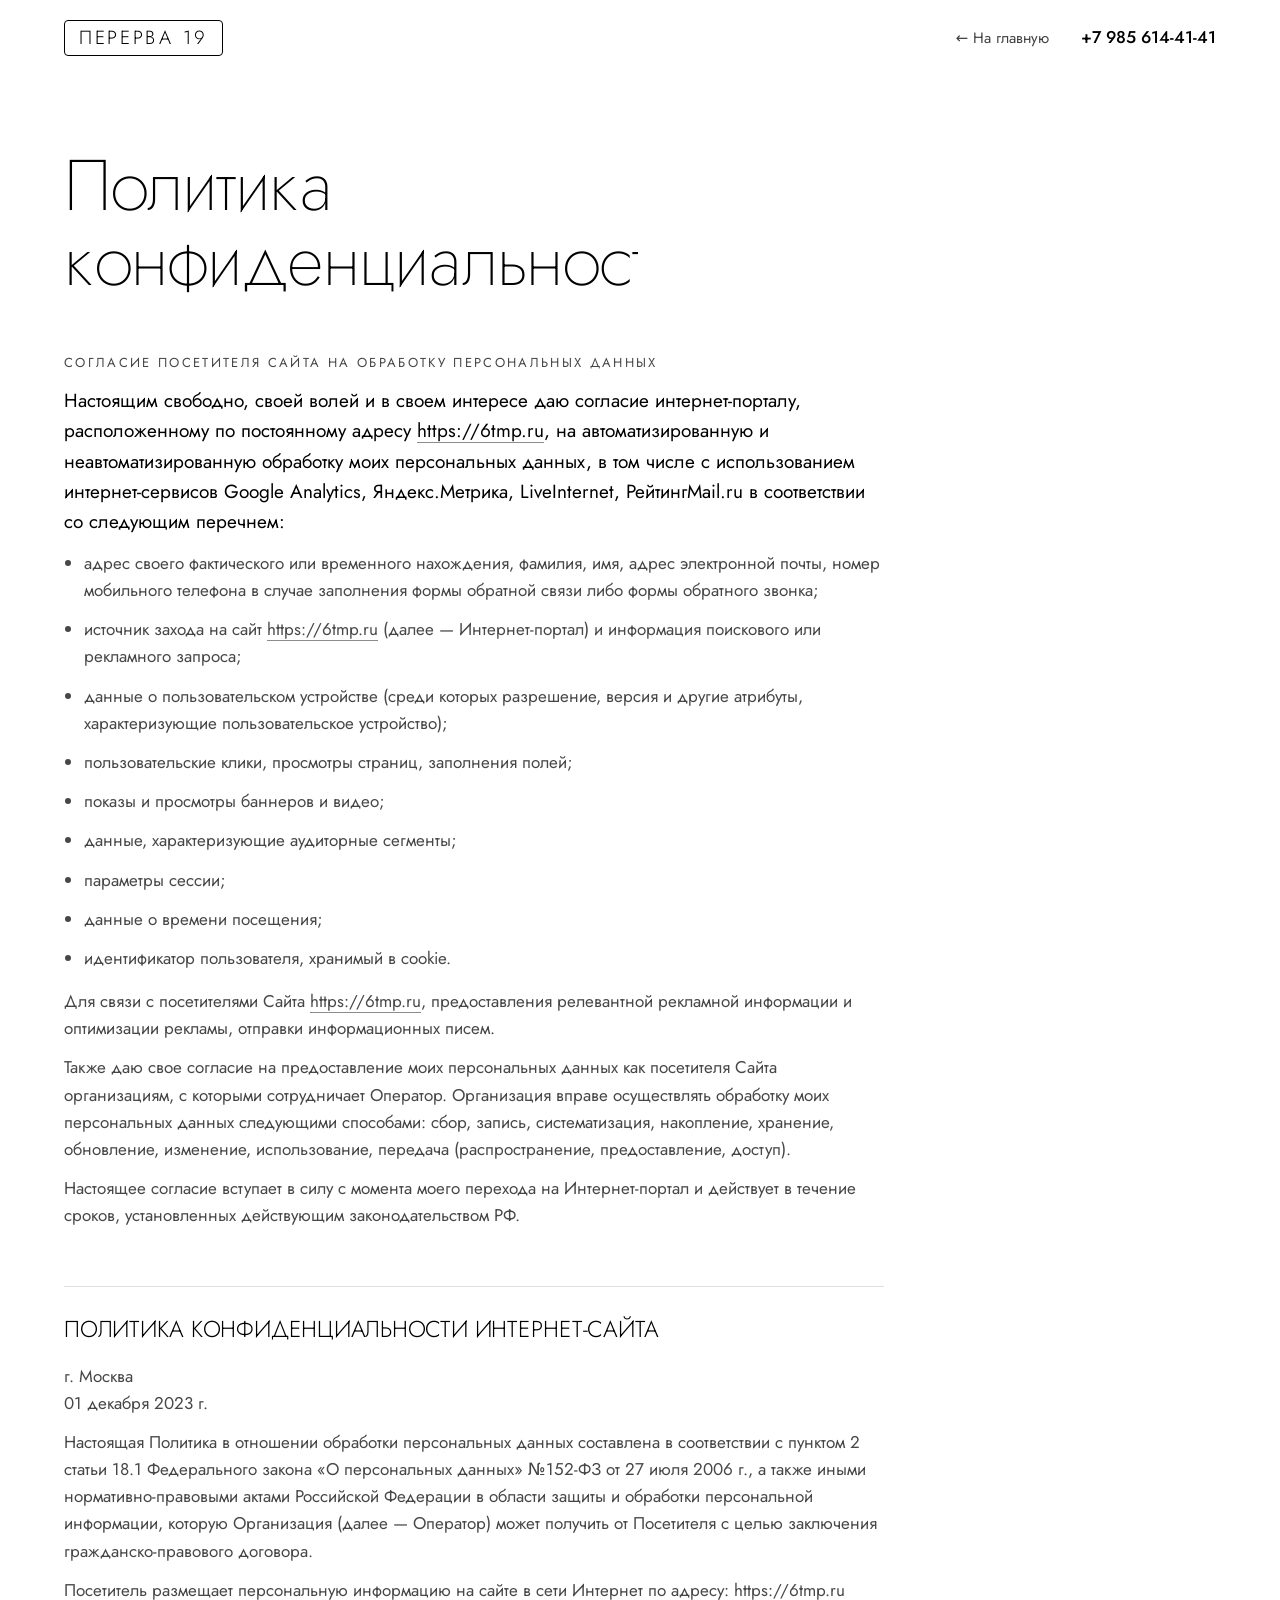
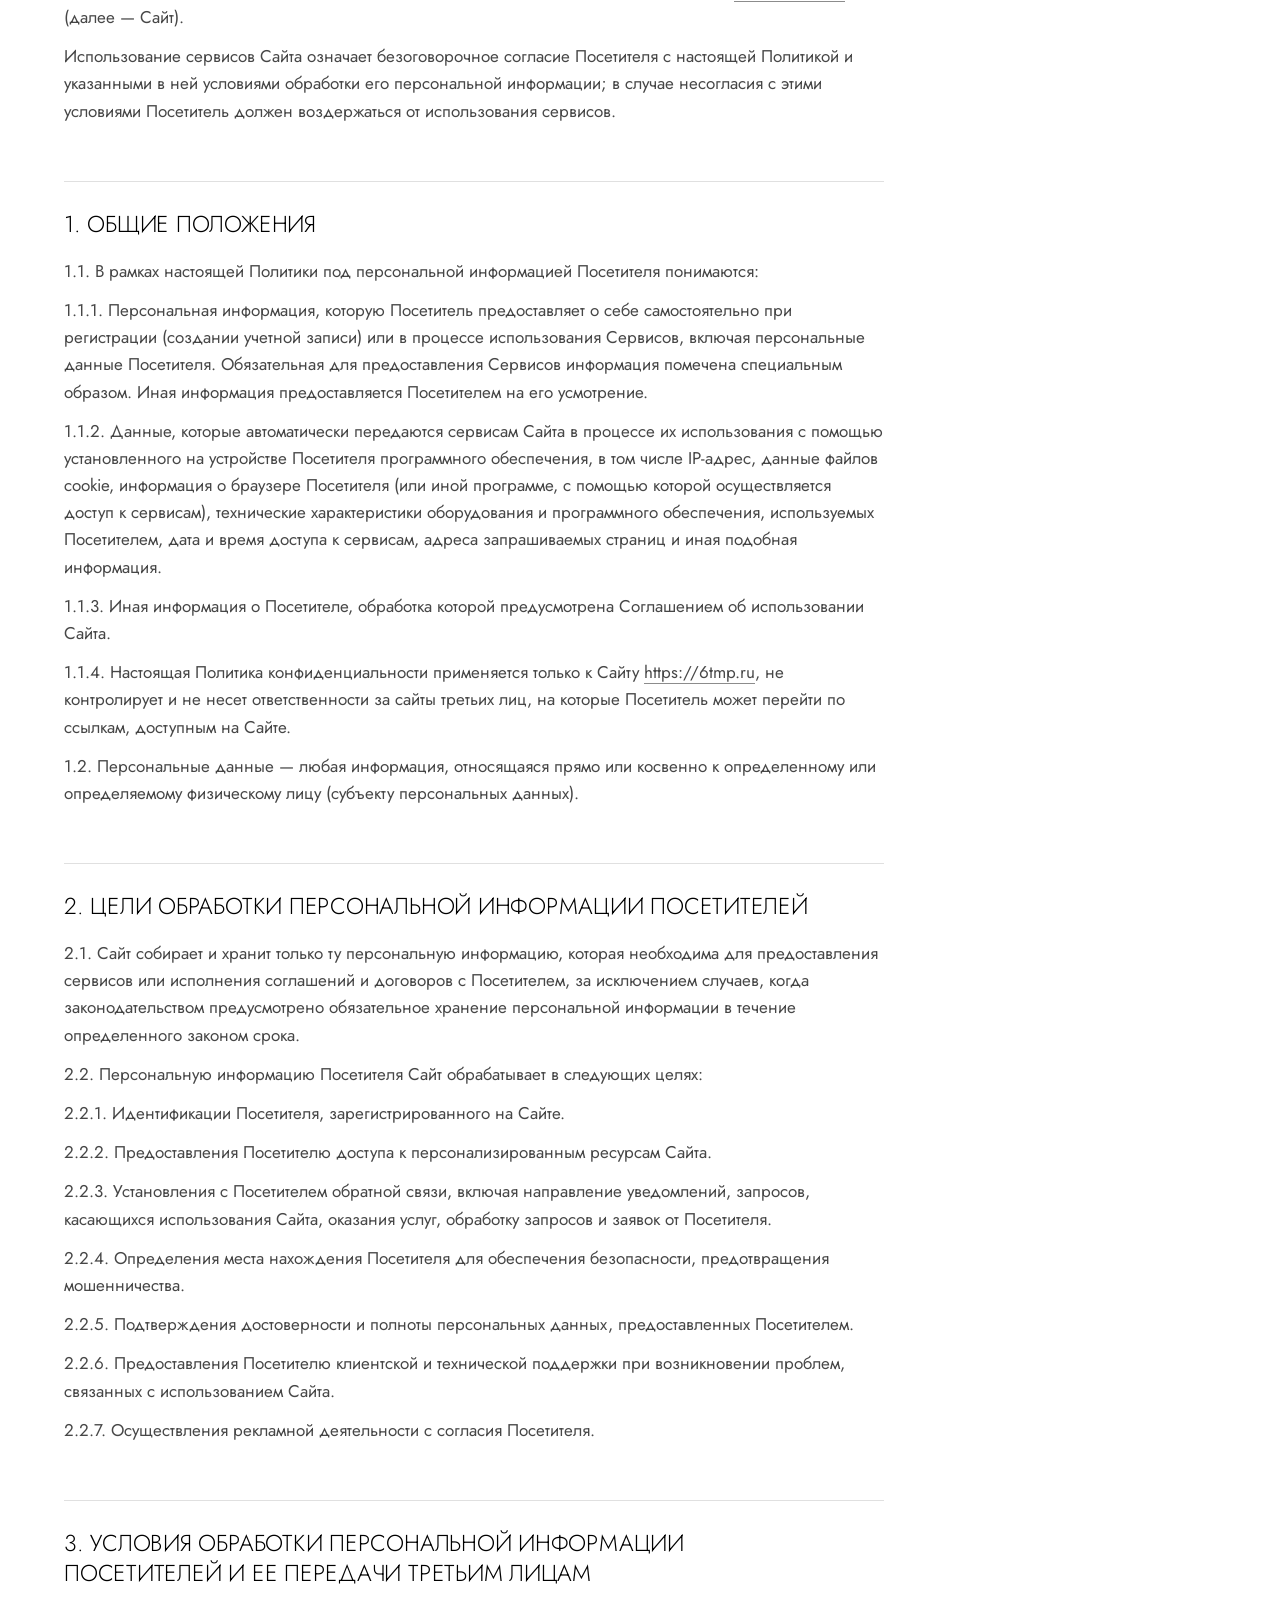
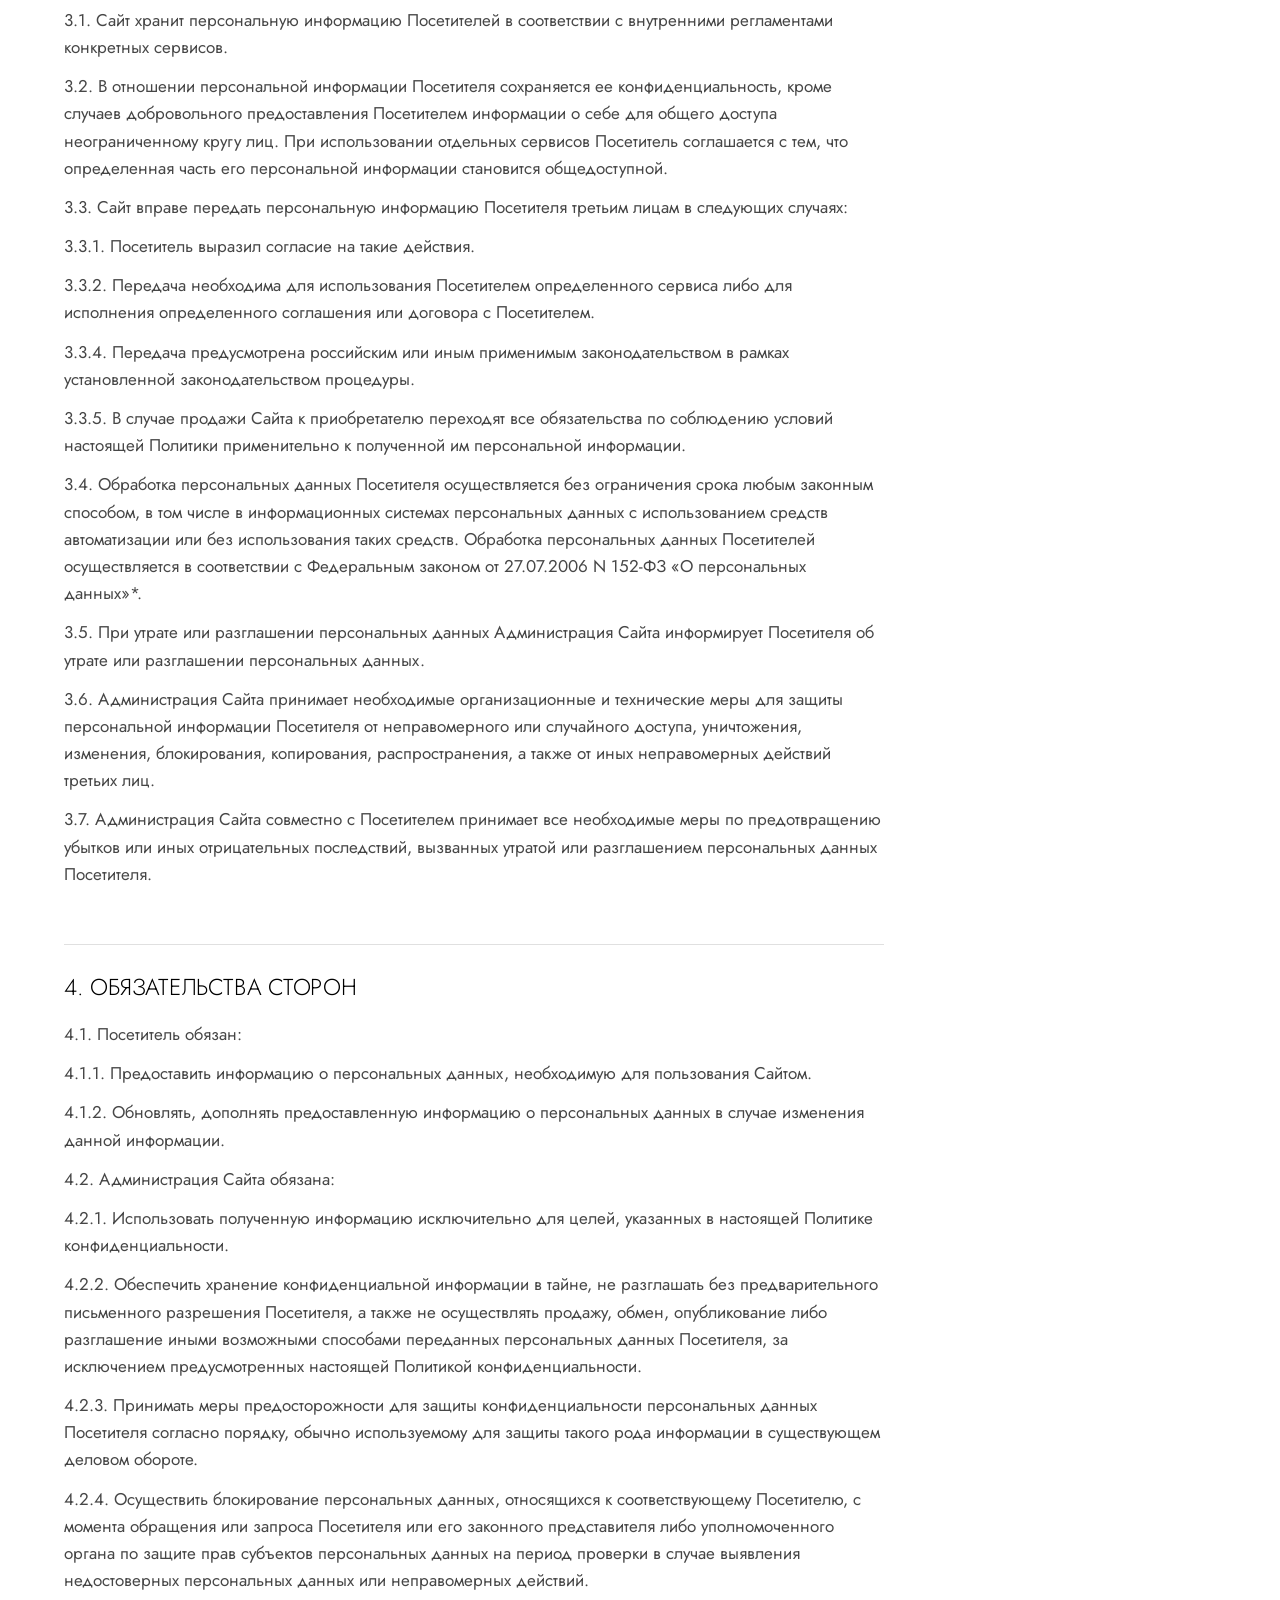
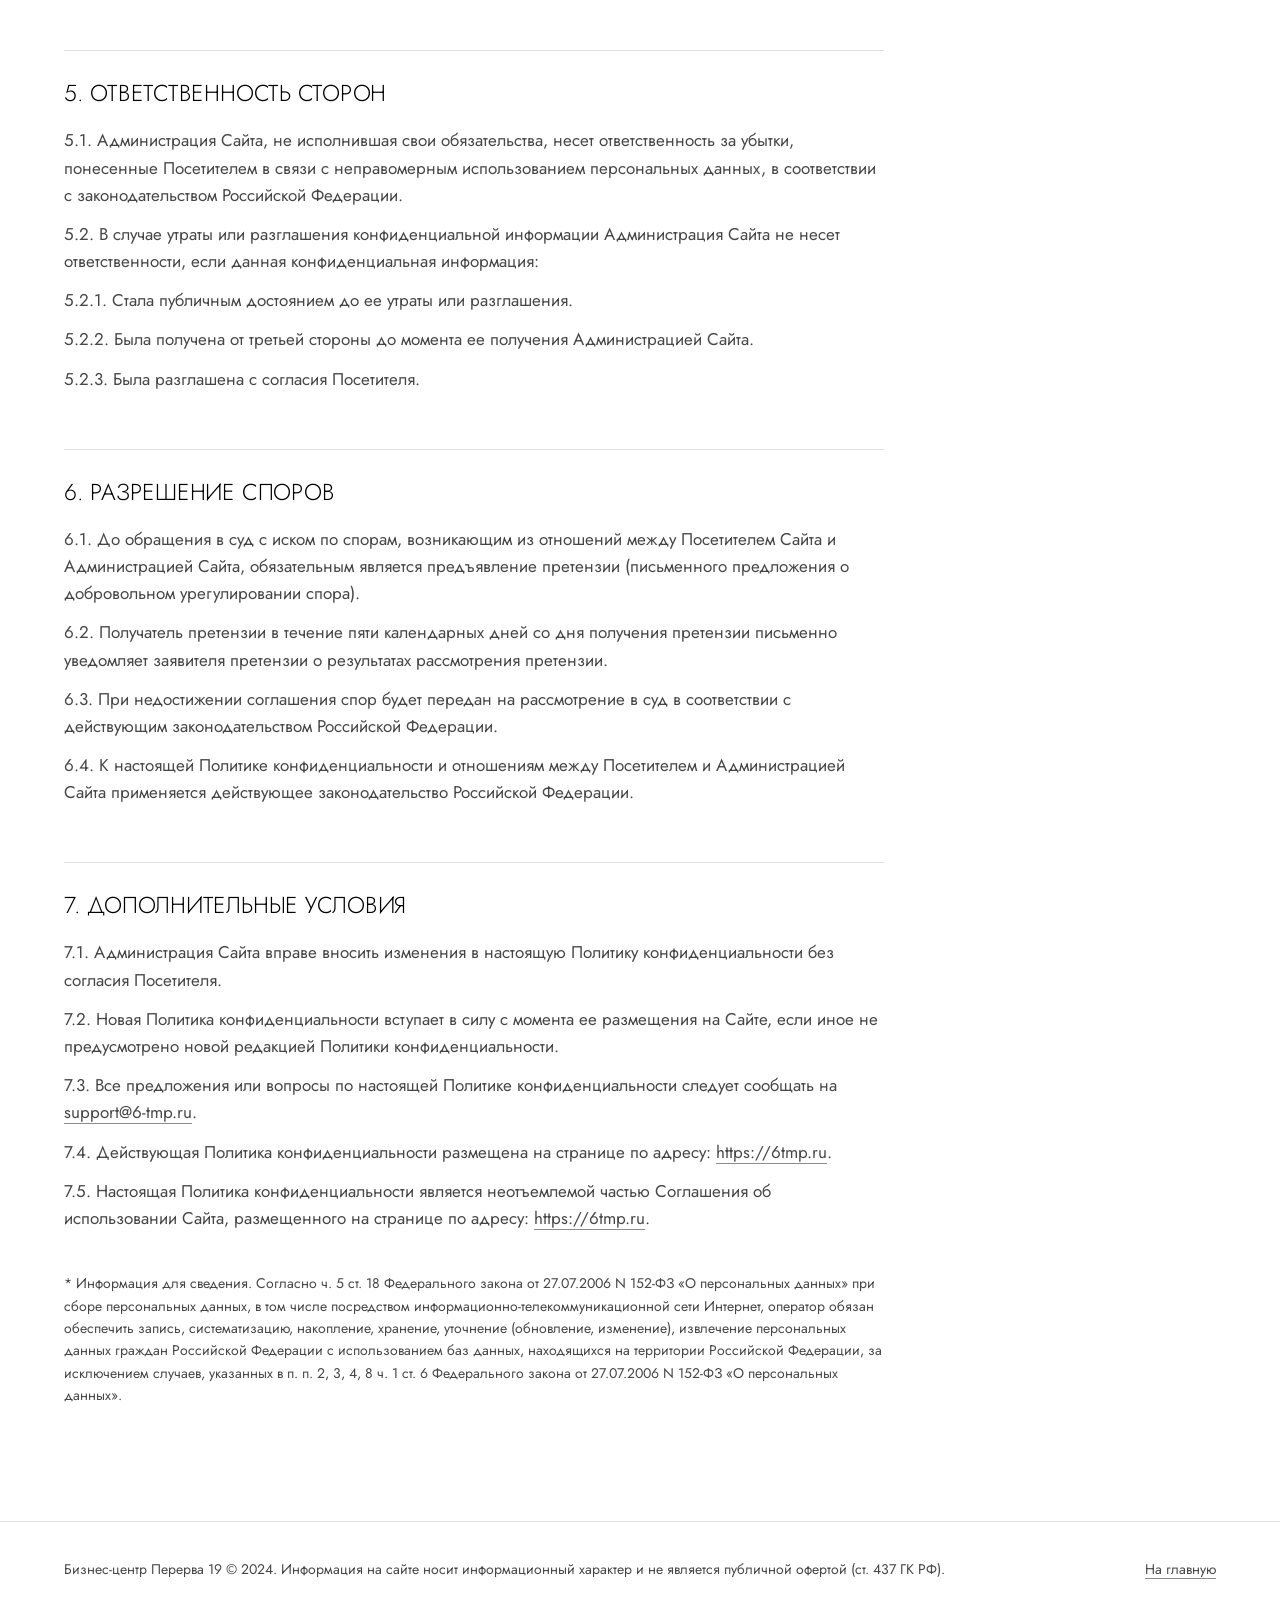
==== privacyPolicy.html @ 25869d0f "Add files via upload init" ====
<!doctype html><html lang="ru"><head><meta charset="utf-8"><title>Политика конфиденциальности — Бизнес-центр Перерва 19</title>
<meta name="viewport" content="width=device-width, initial-scale=1, viewport-fit=cover">
<link rel="preconnect" href="https://fonts.googleapis.com"><link rel="preconnect" href="https://fonts.gstatic.com" crossorigin>
<link href="https://fonts.googleapis.com/css2?family=Jost:wght@200;300;400;500&amp;subset=cyrillic&amp;display=swap" rel="stylesheet">
<style>
:root{--font:'Jost',system-ui,-apple-system,'Segoe UI',Roboto,Arial,sans-serif;--ease:cubic-bezier(.16,1,.3,1);--gut:clamp(20px,5vw,64px);--nav:76px;--r:4px;--sec:clamp(64px,8vw,120px)}
*{box-sizing:border-box}html{scroll-behavior:smooth;scroll-padding-top:90px;height:auto}
body{margin:0;background:#000;color:#fff;font:400 17px/1.6 var(--font);-webkit-font-smoothing:antialiased;overflow-x:hidden;padding-top:env(safe-area-inset-top,0px);padding-bottom:env(safe-area-inset-bottom,0px)}
h1,h2,h3{margin:0;font-weight:200;line-height:1.04;letter-spacing:-.02em;text-wrap:balance}p{margin:0}a{color:inherit}
.dark{--bg:#000;--fg:#fff;--fg2:#b3b3b3;--line:rgba(255,255,255,.14);--line2:rgba(255,255,255,.4);--dim:#262626}
.light{--bg:#fff;--fg:#000;--fg2:#474747;--line:rgba(0,0,0,.12);--line2:rgba(0,0,0,.45);--dim:#dadada}
section,footer{background:var(--bg);color:var(--fg)}
.wrap{max-width:1448px;margin:auto;padding:0 var(--gut)}
.btn{display:inline-flex;align-items:center;justify-content:center;min-height:54px;padding:0 28px;border:1px solid var(--fg);border-radius:var(--r);font:500 15px/1 var(--font);letter-spacing:.03em;text-decoration:none;transition:.45s var(--ease)}
.solid{background:var(--fg);color:var(--bg)}.solid:hover{background:transparent;color:var(--fg)}
.line{border-color:var(--line2)}.line:hover{background:var(--fg);color:var(--bg)}
.nav{position:fixed;inset:0 0 auto;z-index:9;height:var(--nav);padding-top:env(safe-area-inset-top,0px);color:#fff;transition:.5s var(--ease)}
.nav.on{background:rgba(0,0,0,.82);backdrop-filter:blur(16px);border-bottom:1px solid rgba(255,255,255,.09)}
.nav .wrap{height:100%;display:flex;align-items:center;gap:32px}
.logo{font-weight:300;font-size:19px;letter-spacing:.14em;text-transform:uppercase;text-decoration:none;border:1px solid #fff;border-radius:var(--r);padding:7px 14px;line-height:1.1}
.nav nav{margin-left:auto;display:flex;gap:30px}.nav nav a{font-size:15px;text-decoration:none;opacity:.75;transition:.3s}.nav nav a:hover{opacity:1}
.ph{font-weight:500;text-decoration:none;white-space:nowrap}
.hero{position:relative;min-height:100svh;display:flex;flex-direction:column;justify-content:flex-end;padding:140px 0 56px;overflow:hidden;background:#000}
.beam{position:absolute;inset:0;pointer-events:none;background:radial-gradient(ellipse 38% 70% at 72% 0,rgba(255,255,255,.34),rgba(255,255,255,.07) 55%,transparent 75%),radial-gradient(ellipse 30% 8% at 72% 88%,rgba(255,255,255,.22),transparent 70%);clip-path:none;animation:sway 9s ease-in-out infinite alternate}
.beam:after{content:"";position:absolute;left:calc(72% - 1px);top:0;width:2px;height:6px;background:#fff;box-shadow:0 0 60px 30px rgba(255,255,255,.55)}
@keyframes sway{to{transform:translateX(-4%)}}
.hero h1{font-size:clamp(44px,7.4vw,118px);margin:0 0 28px;max-width:11ch}
.eyebrow{font-size:13px;letter-spacing:.22em;text-transform:uppercase;color:var(--fg2);margin-bottom:22px}
.lede{font-size:clamp(17px,1.3vw,19px);color:var(--fg2);max-width:620px}
.acts{display:flex;gap:14px;flex-wrap:wrap;margin-top:36px}
.meta{display:flex;gap:56px;flex-wrap:wrap;margin:64px 0 0;padding-top:24px;border-top:1px solid var(--line)}
.meta dt{font-size:13px;letter-spacing:.16em;text-transform:uppercase;color:var(--fg2)}.meta dd{margin:4px 0 0;font-size:19px}
.sec{padding:var(--sec) 0}
.lit{background-image:linear-gradient(100deg,var(--fg) 42%,var(--dim) 58%);background-size:260% 100%;background-position:100% 0;-webkit-background-clip:text;background-clip:text;color:transparent;transition:background-position 1.9s var(--ease)}.lit.in{background-position:0 0}
h2{font-size:clamp(40px,5.8vw,92px)}
.grid{display:grid;grid-template-columns:1.2fr 1fr;gap:clamp(32px,6vw,100px);align-items:start}
.grid h2{font-size:clamp(30px,3.6vw,54px);line-height:1.12}
.grid p{margin-top:24px;color:var(--fg2);font-size:19px}
.spec h3{font-size:13px;font-weight:400;letter-spacing:.18em;text-transform:uppercase;color:var(--fg2);margin-bottom:12px}
.spec dl{margin:0}.spec div{display:flex;justify-content:space-between;gap:20px;padding:16px 0;border-top:1px solid var(--line)}
.spec dt{color:var(--fg2)}.spec dd{margin:0;text-align:right}
.head{display:flex;justify-content:space-between;align-items:end;gap:40px;flex-wrap:wrap;margin-bottom:56px}.head p{max-width:440px;color:var(--fg2)}
ul.svc{list-style:none;margin:0;padding:0;border-bottom:1px solid var(--line)}
.row{display:grid;grid-template-columns:1fr 1.4fr auto;gap:32px;align-items:baseline;padding:30px 0;border-top:1px solid var(--line);text-decoration:none;transition:padding .5s var(--ease)}
a.row:hover{padding-left:16px}
.row b{font-weight:300;font-size:clamp(22px,2.2vw,32px);letter-spacing:-.01em}.row span{color:var(--fg2)}.row i{font-style:normal;white-space:nowrap}
.loc{display:grid;grid-template-columns:repeat(4,1fr);gap:0;border-top:1px solid var(--line);margin-top:56px}
.loc div{padding:28px 0;border-bottom:1px solid var(--line)}.loc b{display:block;font-weight:200;font-size:clamp(40px,5vw,76px);line-height:1}.loc span{color:var(--fg2)}
.cts{display:grid;grid-template-columns:repeat(3,1fr);gap:40px;margin-top:56px}
.cts h3{font-size:13px;font-weight:400;letter-spacing:.18em;text-transform:uppercase;color:var(--fg2);margin-bottom:14px}.cts p,.cts a{font-size:22px;font-weight:300;display:block;text-decoration:none}
footer{padding:36px 0 48px;color:var(--fg2);font-size:14px;border-top:1px solid var(--line)}
@media(max-width:860px){.nav nav{display:none}.nav .ph{margin-left:auto}.grid,.cts{grid-template-columns:1fr}.row{grid-template-columns:1fr;gap:8px}.loc{grid-template-columns:1fr 1fr}.meta{gap:28px}}
.map{position:relative;display:block;margin-top:56px;height:clamp(280px,38vw,460px);border:1px solid var(--line);border-radius:var(--r);overflow:hidden;text-decoration:none;background-color:#0a0a0a;background-image:linear-gradient(var(--line) 1px,transparent 1px),linear-gradient(90deg,var(--line) 1px,transparent 1px);background-size:56px 56px;transition:border-color .45s var(--ease)}.map:hover{border-color:var(--line2)}.map:before{content:"";position:absolute;inset:0;background:radial-gradient(circle at 50% 50%,rgba(255,255,255,.18),transparent 45%)}.map svg{position:absolute;left:50%;top:50%;width:44px;height:44px;margin:-44px 0 0 -22px;fill:none;stroke:#fff;stroke-width:1.5}.map span{position:absolute;left:24px;bottom:22px;font-size:15px;letter-spacing:.03em}.map em{position:absolute;right:24px;bottom:22px;font-style:normal;font-size:15px;text-decoration:underline;text-decoration-color:var(--line2);text-underline-offset:.28em}.pp{color:inherit;text-underline-offset:.28em;text-decoration-color:var(--line2)}.pp:hover{text-decoration-color:currentColor}footer .wrap{display:flex;gap:16px 40px;justify-content:space-between;flex-wrap:wrap}
@media(prefers-reduced-motion:reduce){.beam{animation:none}.lit{transition:none}}

.doc{padding:calc(var(--nav) + 72px) 0 var(--sec)}
.doc h1{font-size:clamp(38px,5.6vw,88px);margin-bottom:56px;max-width:14ch}
.doc .body{max-width:820px}
.doc h2{font-size:clamp(20px,1.8vw,26px);font-weight:300;letter-spacing:-.01em;line-height:1.3;margin:56px 0 18px;padding-top:28px;border-top:1px solid var(--line);text-transform:uppercase}
.doc p,.doc li{color:var(--fg2);margin:0 0 12px}.doc ul{padding-left:20px;margin:0 0 16px}
.doc .lead{color:var(--fg);font-size:19px}.doc .sub{font-size:13px;letter-spacing:.18em;text-transform:uppercase;color:var(--fg2);margin-bottom:12px}
.doc a{text-underline-offset:.28em;text-decoration-color:var(--line2)}
.nav.on{background:rgba(255,255,255,.86);color:#000;border-bottom-color:rgba(0,0,0,.1)}.nav{color:#000}.nav .logo{border-color:#000}
</style></head><body style="background:#fff">
<header class="nav" id="nav"><div class="wrap"><a class="logo" href="index.html">Перерва 19</a><nav><a href="index.html">← На главную</a></nav><a class="ph" href="tel:+79856144141">+7 985 614-41-41</a></div></header>
<main><section class="doc light"><div class="wrap"><h1 class="lit">Политика конфиденциальности</h1><div class="body"><p class="sub">Согласие посетителя сайта на обработку персональных данных</p>
<p class="lead">Настоящим свободно, своей волей и в своем интересе даю согласие интернет-порталу, расположенному по постоянному адресу <a href="https://6tmp.ru">https://6tmp.ru</a>, на автоматизированную и неавтоматизированную обработку моих персональных данных, в том числе с использованием интернет-сервисов Google Analytics, Яндекс.Метрика, LiveInternet, РейтингMail.ru в соответствии со следующим перечнем:</p>
<ul><li>адрес своего фактического или временного нахождения, фамилия, имя, адрес электронной почты, номер мобильного телефона в случае заполнения формы обратной связи либо формы обратного звонка;</li><li>источник захода на сайт <a href="https://6tmp.ru">https://6tmp.ru</a> (далее — Интернет-портал) и информация поискового или рекламного запроса;</li><li>данные о пользовательском устройстве (среди которых разрешение, версия и другие атрибуты, характеризующие пользовательское устройство);</li><li>пользовательские клики, просмотры страниц, заполнения полей;</li><li>показы и просмотры баннеров и видео;</li><li>данные, характеризующие аудиторные сегменты;</li><li>параметры сессии;</li><li>данные о времени посещения;</li><li>идентификатор пользователя, хранимый в cookie.</li></ul>
<p>Для связи с посетителями Сайта <a href="https://6tmp.ru">https://6tmp.ru</a>, предоставления релевантной рекламной информации и оптимизации рекламы, отправки информационных писем.</p>
<p>Также даю свое согласие на предоставление моих персональных данных как посетителя Сайта организациям, с которыми сотрудничает Оператор. Организация вправе осуществлять обработку моих персональных данных следующими способами: сбор, запись, систематизация, накопление, хранение, обновление, изменение, использование, передача (распространение, предоставление, доступ).</p>
<p>Настоящее согласие вступает в силу с момента моего перехода на Интернет-портал и действует в течение сроков, установленных действующим законодательством РФ.</p>
<h2>Политика конфиденциальности интернет-сайта</h2>
<p>г. Москва<br>01 декабря 2023 г.</p>
<p>Настоящая Политика в отношении обработки персональных данных составлена в соответствии с пунктом 2 статьи 18.1 Федерального закона «О персональных данных» №152-ФЗ от 27 июля 2006 г., а также иными нормативно-правовыми актами Российской Федерации в области защиты и обработки персональной информации, которую Организация (далее — Оператор) может получить от Посетителя с целью заключения гражданско-правового договора.</p>
<p>Посетитель размещает персональную информацию на сайте в сети Интернет по адресу: <a href="https://6tmp.ru">https://6tmp.ru</a> (далее — Сайт).</p>
<p>Использование сервисов Сайта означает безоговорочное согласие Посетителя с настоящей Политикой и указанными в ней условиями обработки его персональной информации; в случае несогласия с этими условиями Посетитель должен воздержаться от использования сервисов.</p>
<h2>1. Общие положения</h2><p>1.1. В рамках настоящей Политики под персональной информацией Посетителя понимаются:</p><p>1.1.1. Персональная информация, которую Посетитель предоставляет о себе самостоятельно при регистрации (создании учетной записи) или в процессе использования Сервисов, включая персональные данные Посетителя. Обязательная для предоставления Сервисов информация помечена специальным образом. Иная информация предоставляется Посетителем на его усмотрение.</p><p>1.1.2. Данные, которые автоматически передаются сервисам Сайта в процессе их использования с помощью установленного на устройстве Посетителя программного обеспечения, в том числе IP-адрес, данные файлов cookie, информация о браузере Посетителя (или иной программе, с помощью которой осуществляется доступ к сервисам), технические характеристики оборудования и программного обеспечения, используемых Посетителем, дата и время доступа к сервисам, адреса запрашиваемых страниц и иная подобная информация.</p><p>1.1.3. Иная информация о Посетителе, обработка которой предусмотрена Соглашением об использовании Сайта.</p><p>1.1.4. Настоящая Политика конфиденциальности применяется только к Сайту <a href="https://6tmp.ru">https://6tmp.ru</a>, не контролирует и не несет ответственности за сайты третьих лиц, на которые Посетитель может перейти по ссылкам, доступным на Сайте.</p><p>1.2. Персональные данные — любая информация, относящаяся прямо или косвенно к определенному или определяемому физическому лицу (субъекту персональных данных).</p><h2>2. Цели обработки персональной информации посетителей</h2><p>2.1. Сайт собирает и хранит только ту персональную информацию, которая необходима для предоставления сервисов или исполнения соглашений и договоров с Посетителем, за исключением случаев, когда законодательством предусмотрено обязательное хранение персональной информации в течение определенного законом срока.</p><p>2.2. Персональную информацию Посетителя Сайт обрабатывает в следующих целях:</p><p>2.2.1. Идентификации Посетителя, зарегистрированного на Сайте.</p><p>2.2.2. Предоставления Посетителю доступа к персонализированным ресурсам Сайта.</p><p>2.2.3. Установления с Посетителем обратной связи, включая направление уведомлений, запросов, касающихся использования Сайта, оказания услуг, обработку запросов и заявок от Посетителя.</p><p>2.2.4. Определения места нахождения Посетителя для обеспечения безопасности, предотвращения мошенничества.</p><p>2.2.5. Подтверждения достоверности и полноты персональных данных, предоставленных Посетителем.</p><p>2.2.6. Предоставления Посетителю клиентской и технической поддержки при возникновении проблем, связанных с использованием Сайта.</p><p>2.2.7. Осуществления рекламной деятельности с согласия Посетителя.</p><h2>3. Условия обработки персональной информации посетителей и ее передачи третьим лицам</h2><p>3.1. Сайт хранит персональную информацию Посетителей в соответствии с внутренними регламентами конкретных сервисов.</p><p>3.2. В отношении персональной информации Посетителя сохраняется ее конфиденциальность, кроме случаев добровольного предоставления Посетителем информации о себе для общего доступа неограниченному кругу лиц. При использовании отдельных сервисов Посетитель соглашается с тем, что определенная часть его персональной информации становится общедоступной.</p><p>3.3. Сайт вправе передать персональную информацию Посетителя третьим лицам в следующих случаях:</p><p>3.3.1. Посетитель выразил согласие на такие действия.</p><p>3.3.2. Передача необходима для использования Посетителем определенного сервиса либо для исполнения определенного соглашения или договора с Посетителем.</p><p>3.3.4. Передача предусмотрена российским или иным применимым законодательством в рамках установленной законодательством процедуры.</p><p>3.3.5. В случае продажи Сайта к приобретателю переходят все обязательства по соблюдению условий настоящей Политики применительно к полученной им персональной информации.</p><p>3.4. Обработка персональных данных Посетителя осуществляется без ограничения срока любым законным способом, в том числе в информационных системах персональных данных с использованием средств автоматизации или без использования таких средств. Обработка персональных данных Посетителей осуществляется в соответствии с Федеральным законом от 27.07.2006 N 152-ФЗ «О персональных данных»*.</p><p>3.5. При утрате или разглашении персональных данных Администрация Сайта информирует Посетителя об утрате или разглашении персональных данных.</p><p>3.6. Администрация Сайта принимает необходимые организационные и технические меры для защиты персональной информации Посетителя от неправомерного или случайного доступа, уничтожения, изменения, блокирования, копирования, распространения, а также от иных неправомерных действий третьих лиц.</p><p>3.7. Администрация Сайта совместно с Посетителем принимает все необходимые меры по предотвращению убытков или иных отрицательных последствий, вызванных утратой или разглашением персональных данных Посетителя.</p><h2>4. Обязательства сторон</h2><p>4.1. Посетитель обязан:</p><p>4.1.1. Предоставить информацию о персональных данных, необходимую для пользования Сайтом.</p><p>4.1.2. Обновлять, дополнять предоставленную информацию о персональных данных в случае изменения данной информации.</p><p>4.2. Администрация Сайта обязана:</p><p>4.2.1. Использовать полученную информацию исключительно для целей, указанных в настоящей Политике конфиденциальности.</p><p>4.2.2. Обеспечить хранение конфиденциальной информации в тайне, не разглашать без предварительного письменного разрешения Посетителя, а также не осуществлять продажу, обмен, опубликование либо разглашение иными возможными способами переданных персональных данных Посетителя, за исключением предусмотренных настоящей Политикой конфиденциальности.</p><p>4.2.3. Принимать меры предосторожности для защиты конфиденциальности персональных данных Посетителя согласно порядку, обычно используемому для защиты такого рода информации в существующем деловом обороте.</p><p>4.2.4. Осуществить блокирование персональных данных, относящихся к соответствующему Посетителю, с момента обращения или запроса Посетителя или его законного представителя либо уполномоченного органа по защите прав субъектов персональных данных на период проверки в случае выявления недостоверных персональных данных или неправомерных действий.</p><h2>5. Ответственность сторон</h2><p>5.1. Администрация Сайта, не исполнившая свои обязательства, несет ответственность за убытки, понесенные Посетителем в связи с неправомерным использованием персональных данных, в соответствии с законодательством Российской Федерации.</p><p>5.2. В случае утраты или разглашения конфиденциальной информации Администрация Сайта не несет ответственности, если данная конфиденциальная информация:</p><p>5.2.1. Стала публичным достоянием до ее утраты или разглашения.</p><p>5.2.2. Была получена от третьей стороны до момента ее получения Администрацией Сайта.</p><p>5.2.3. Была разглашена с согласия Посетителя.</p><h2>6. Разрешение споров</h2><p>6.1. До обращения в суд с иском по спорам, возникающим из отношений между Посетителем Сайта и Администрацией Сайта, обязательным является предъявление претензии (письменного предложения о добровольном урегулировании спора).</p><p>6.2. Получатель претензии в течение пяти календарных дней со дня получения претензии письменно уведомляет заявителя претензии о результатах рассмотрения претензии.</p><p>6.3. При недостижении соглашения спор будет передан на рассмотрение в суд в соответствии с действующим законодательством Российской Федерации.</p><p>6.4. К настоящей Политике конфиденциальности и отношениям между Посетителем и Администрацией Сайта применяется действующее законодательство Российской Федерации.</p><h2>7. Дополнительные условия</h2><p>7.1. Администрация Сайта вправе вносить изменения в настоящую Политику конфиденциальности без согласия Посетителя.</p><p>7.2. Новая Политика конфиденциальности вступает в силу с момента ее размещения на Сайте, если иное не предусмотрено новой редакцией Политики конфиденциальности.</p><p>7.3. Все предложения или вопросы по настоящей Политике конфиденциальности следует сообщать на <a href="mailto:support@6-tmp.ru">support@6-tmp.ru</a>.</p><p>7.4. Действующая Политика конфиденциальности размещена на странице по адресу: <a href="https://6tmp.ru">https://6tmp.ru</a>.</p><p>7.5. Настоящая Политика конфиденциальности является неотъемлемой частью Соглашения об использовании Сайта, размещенного на странице по адресу: <a href="https://6tmp.ru">https://6tmp.ru</a>.</p><p style="margin-top:40px;font-size:14px">* Информация для сведения. Согласно ч. 5 ст. 18 Федерального закона от 27.07.2006 N 152-ФЗ «О персональных данных» при сборе персональных данных, в том числе посредством информационно-телекоммуникационной сети Интернет, оператор обязан обеспечить запись, систематизацию, накопление, хранение, уточнение (обновление, изменение), извлечение персональных данных граждан Российской Федерации с использованием баз данных, находящихся на территории Российской Федерации, за исключением случаев, указанных в п. п. 2, 3, 4, 8 ч. 1 ст. 6 Федерального закона от 27.07.2006 N 152-ФЗ «О персональных данных».</p></div></div></section></main>
<footer class="light"><div class="wrap"><p>Бизнес-центр Перерва 19 © 2024. Информация на сайте носит информационный характер и не является публичной офертой (ст. 437 ГК РФ).</p><a class="pp" href="privacyPolicy.html">На главную</a></div></footer>
<script>var n=document.getElementById("nav");function s(){n.classList.toggle("on",scrollY>40)}s();addEventListener("scroll",s,{passive:true});
setTimeout(function(){document.querySelector(".lit").classList.add("in")},100);</script></body></html>
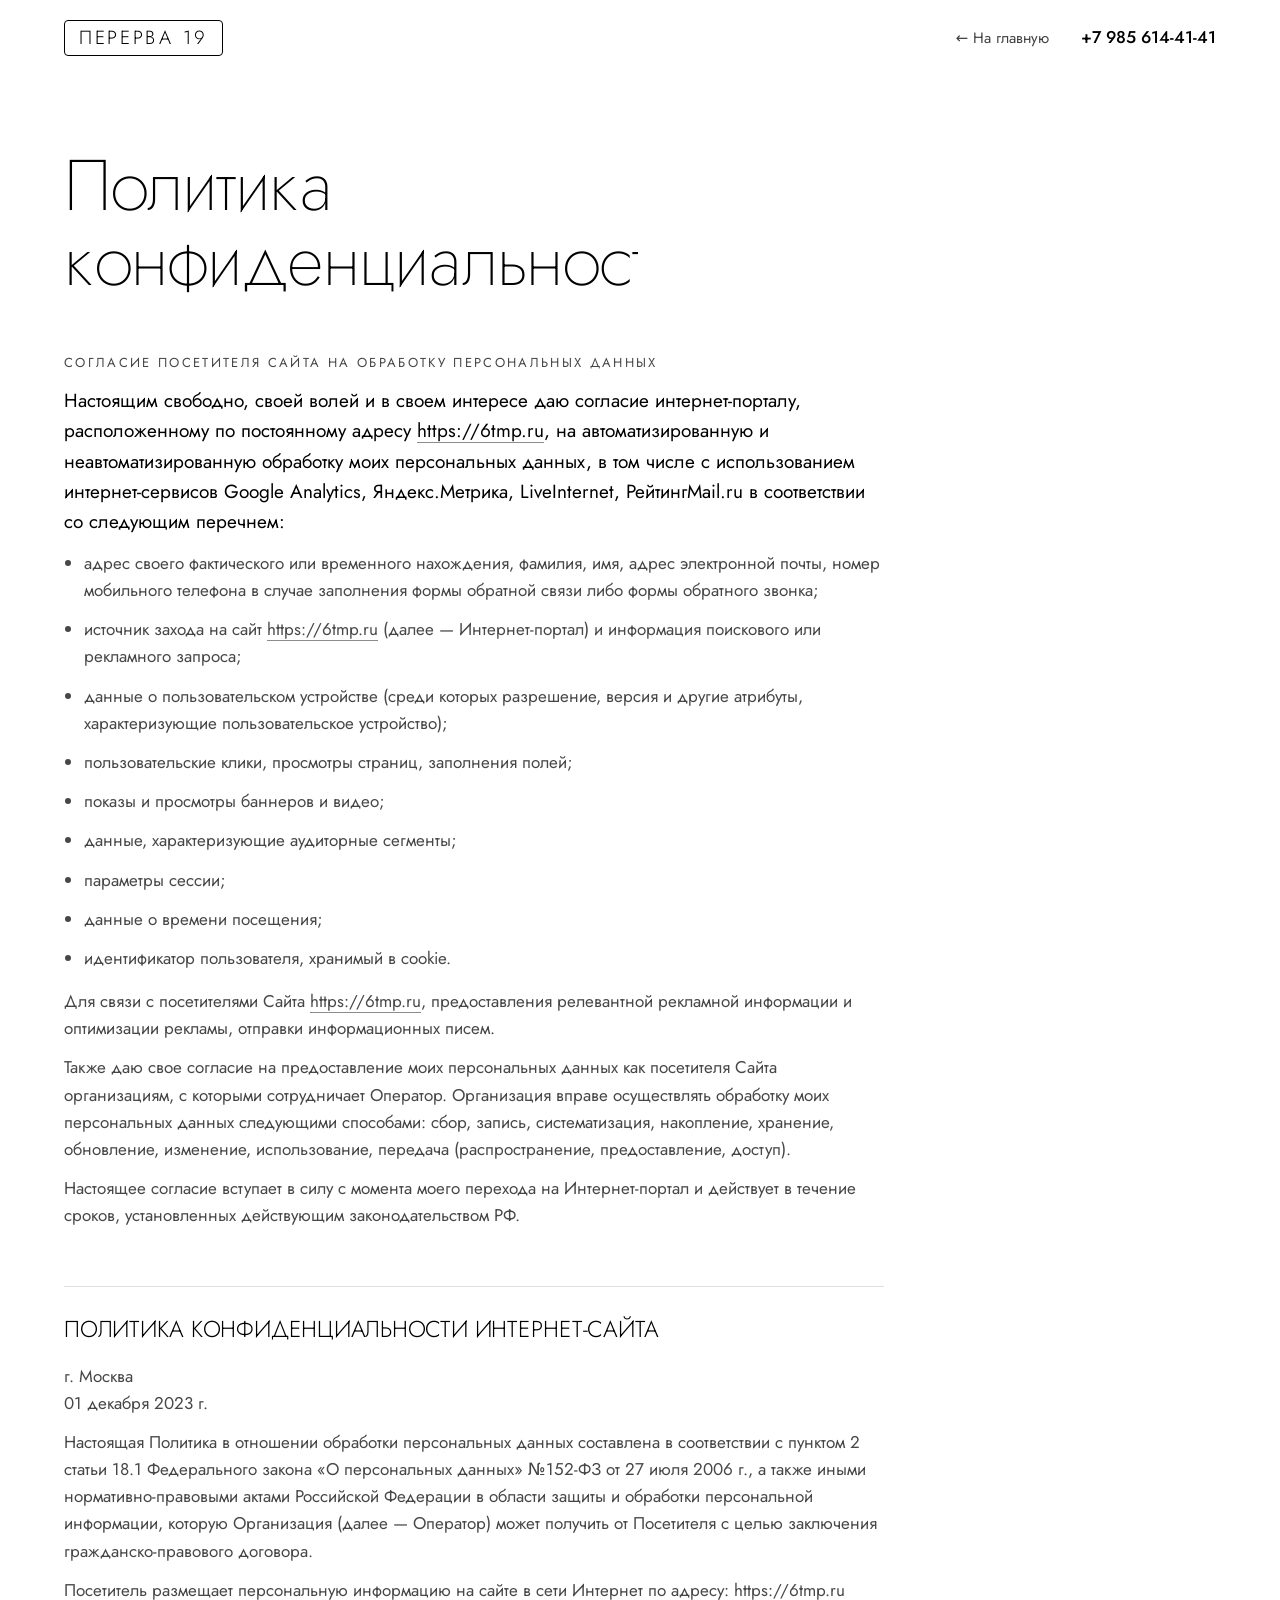
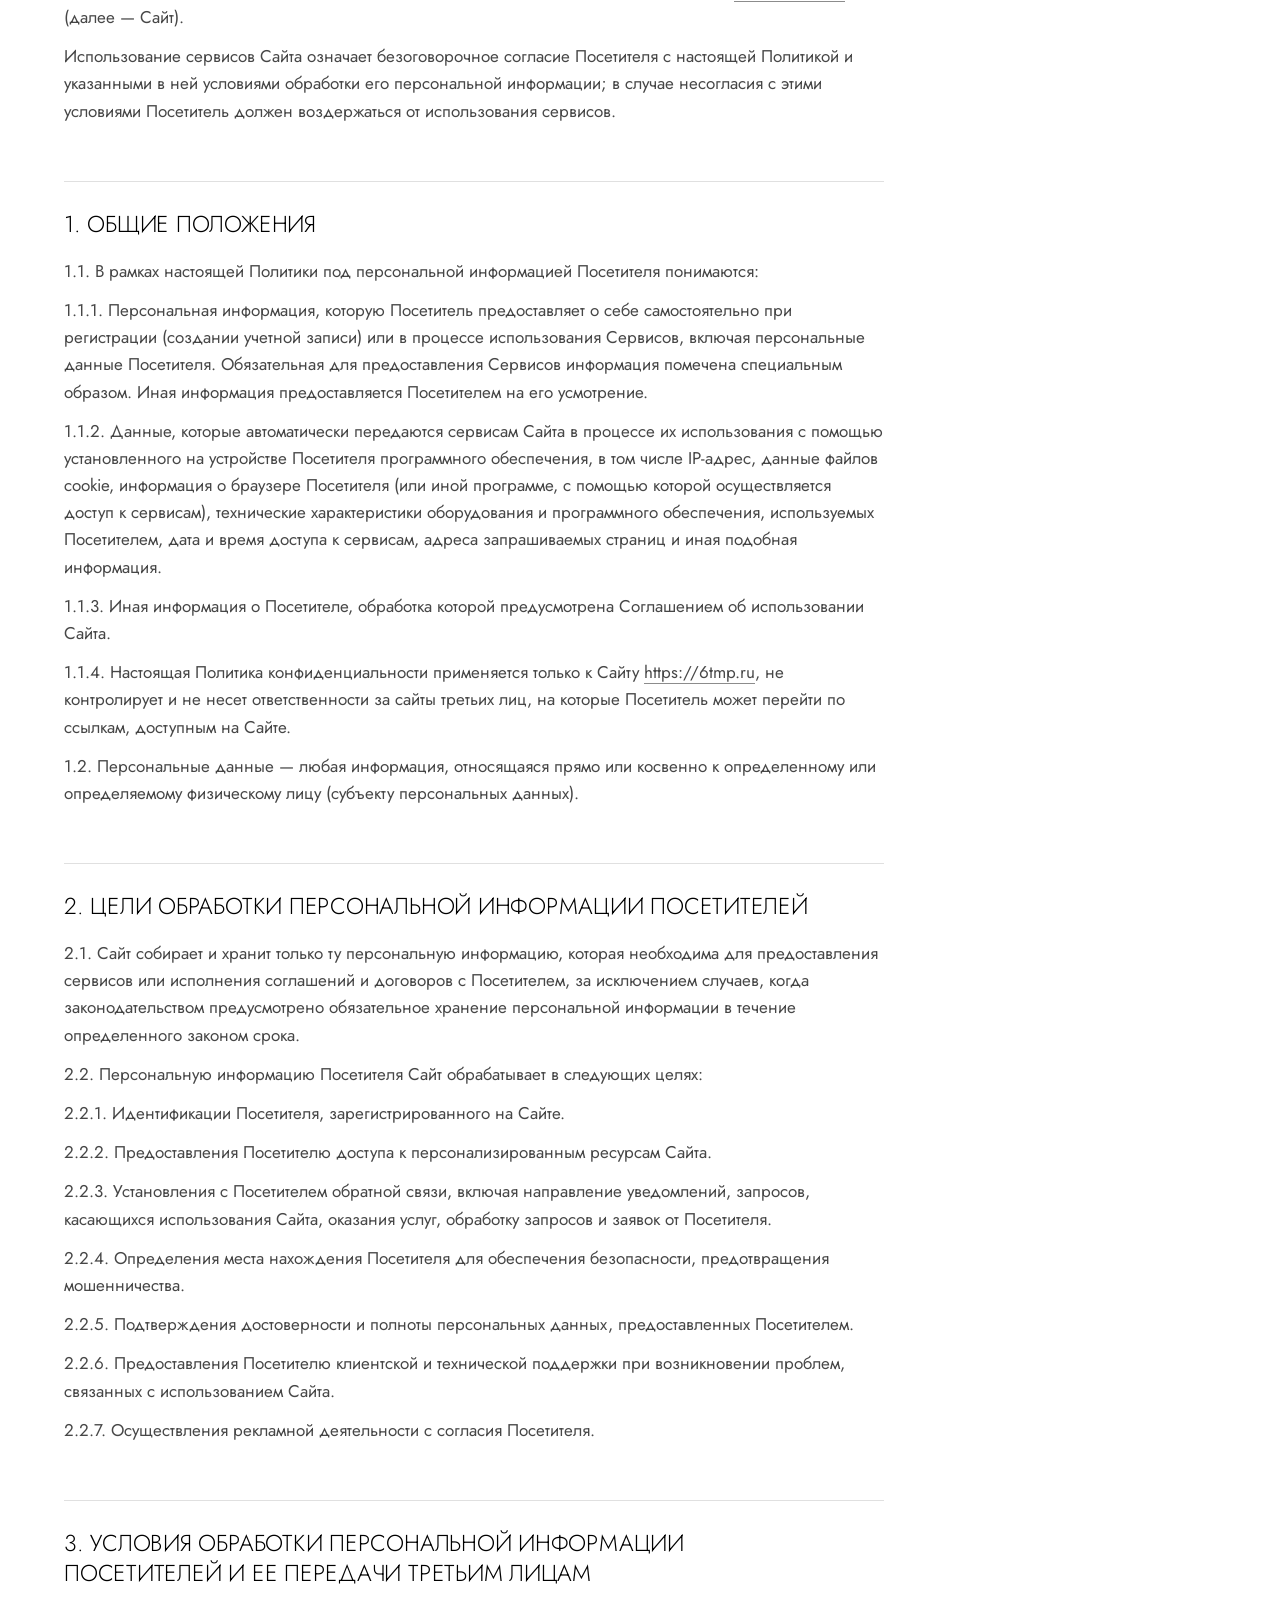
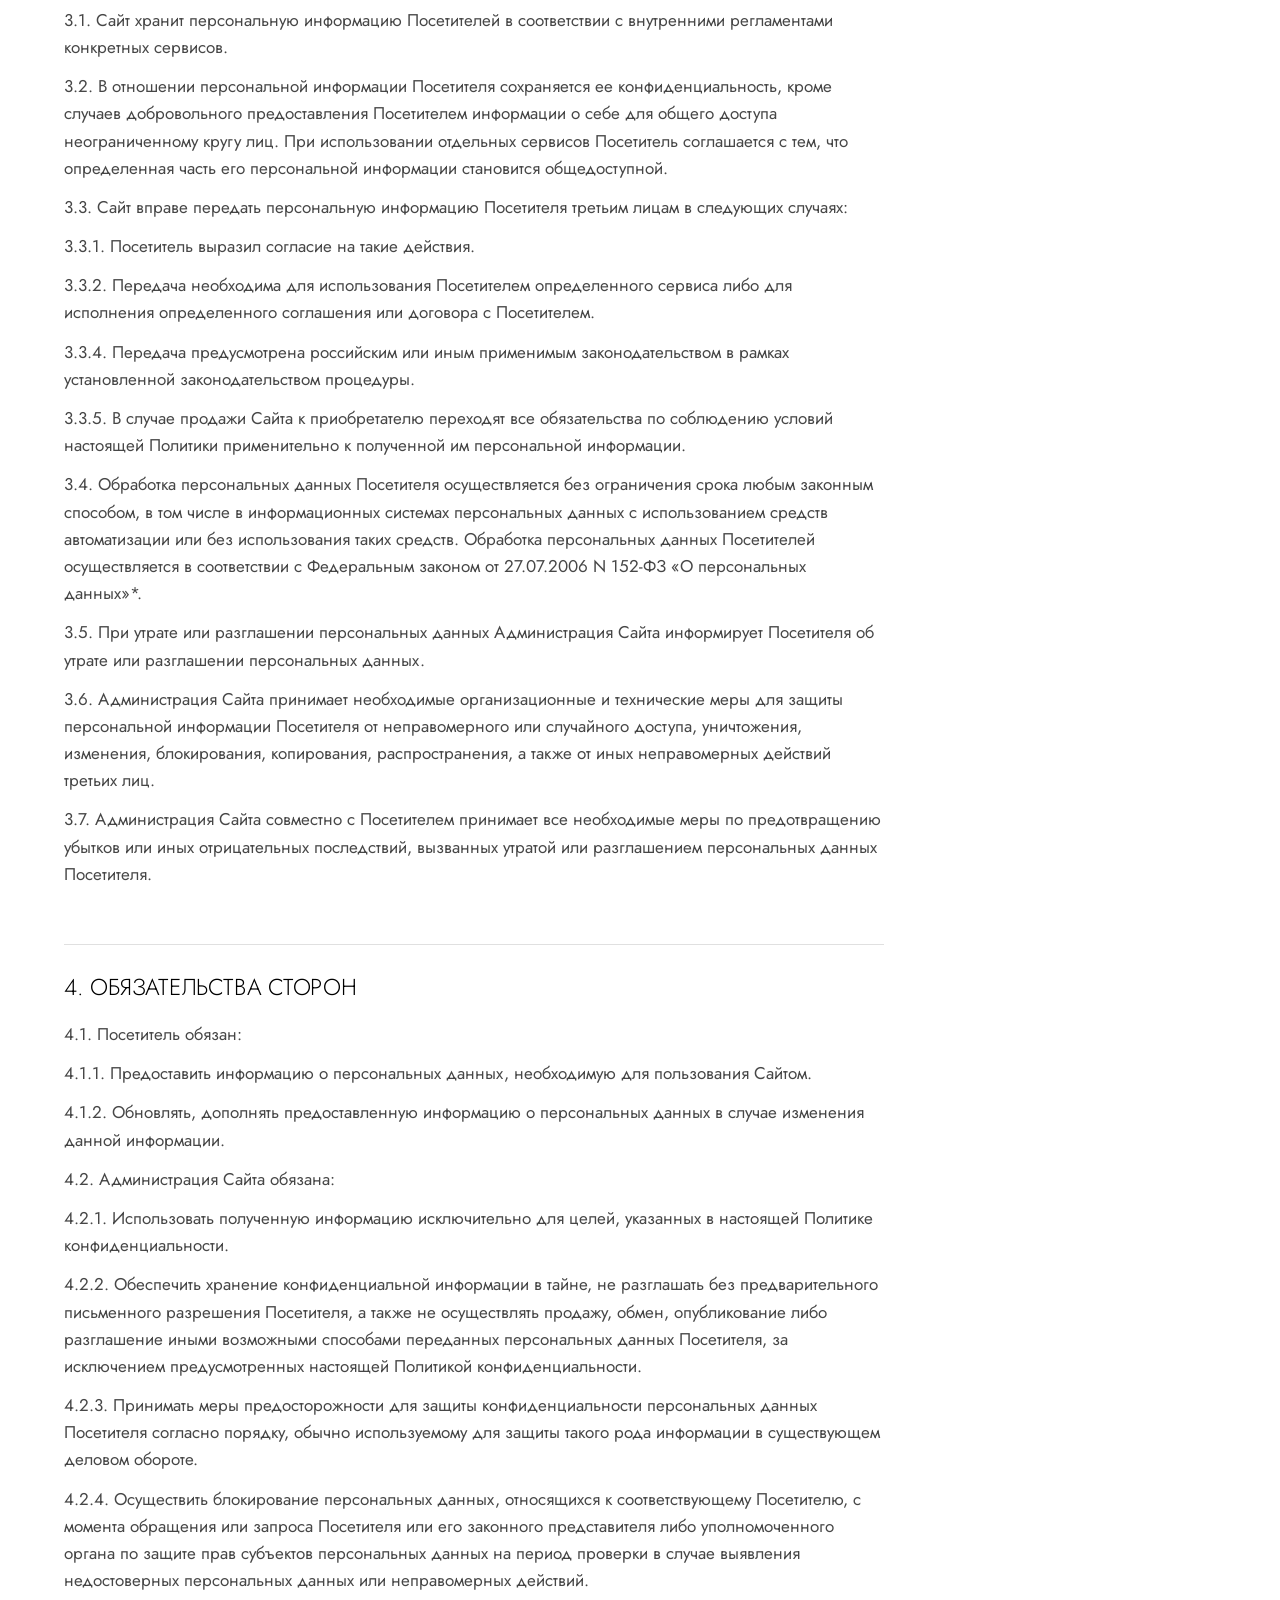
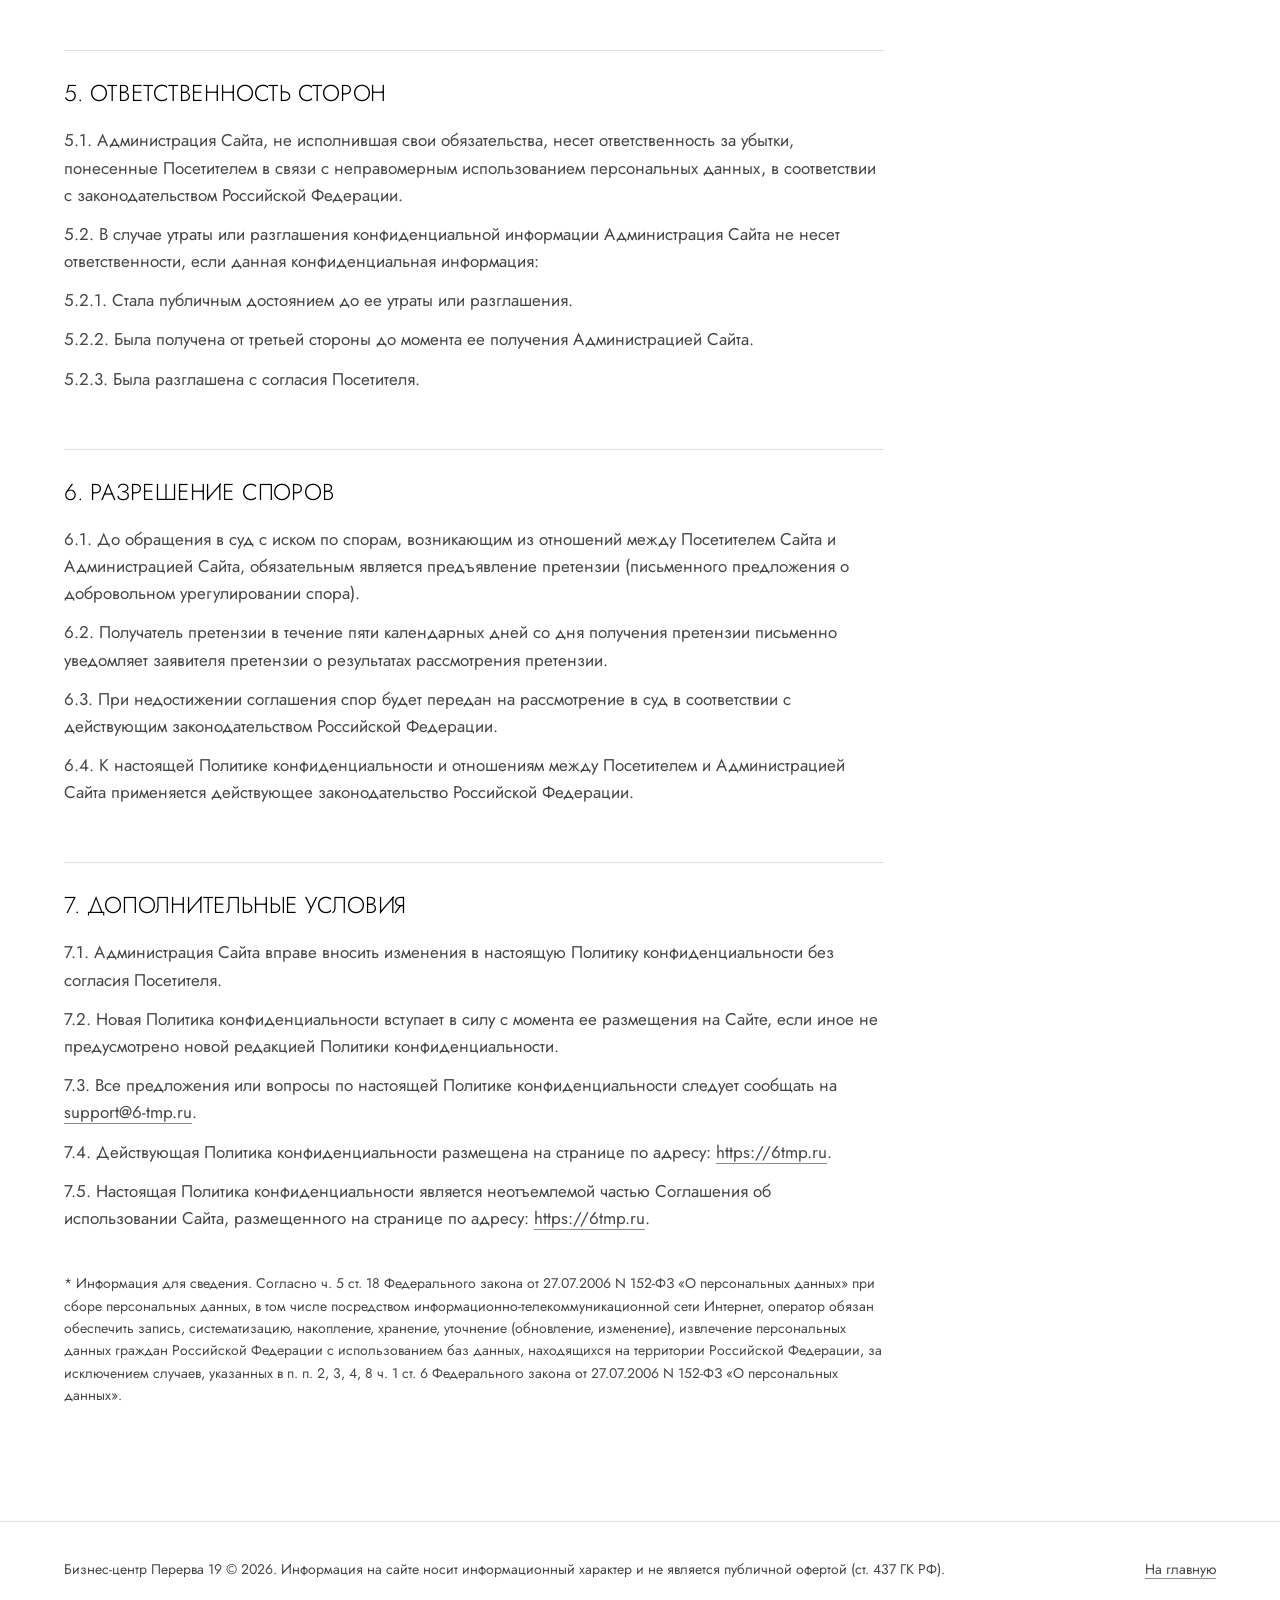
==== commit 0dfa4ad7: "Add files via upload исправление недочётов" ====
--- a/privacyPolicy.html
+++ b/privacyPolicy.html
@@ -75,6 +75,6 @@
 <p>Посетитель размещает персональную информацию на сайте в сети Интернет по адресу: <a href="https://6tmp.ru">https://6tmp.ru</a> (далее — Сайт).</p>
 <p>Использование сервисов Сайта означает безоговорочное согласие Посетителя с настоящей Политикой и указанными в ней условиями обработки его персональной информации; в случае несогласия с этими условиями Посетитель должен воздержаться от использования сервисов.</p>
 <h2>1. Общие положения</h2><p>1.1. В рамках настоящей Политики под персональной информацией Посетителя понимаются:</p><p>1.1.1. Персональная информация, которую Посетитель предоставляет о себе самостоятельно при регистрации (создании учетной записи) или в процессе использования Сервисов, включая персональные данные Посетителя. Обязательная для предоставления Сервисов информация помечена специальным образом. Иная информация предоставляется Посетителем на его усмотрение.</p><p>1.1.2. Данные, которые автоматически передаются сервисам Сайта в процессе их использования с помощью установленного на устройстве Посетителя программного обеспечения, в том числе IP-адрес, данные файлов cookie, информация о браузере Посетителя (или иной программе, с помощью которой осуществляется доступ к сервисам), технические характеристики оборудования и программного обеспечения, используемых Посетителем, дата и время доступа к сервисам, адреса запрашиваемых страниц и иная подобная информация.</p><p>1.1.3. Иная информация о Посетителе, обработка которой предусмотрена Соглашением об использовании Сайта.</p><p>1.1.4. Настоящая Политика конфиденциальности применяется только к Сайту <a href="https://6tmp.ru">https://6tmp.ru</a>, не контролирует и не несет ответственности за сайты третьих лиц, на которые Посетитель может перейти по ссылкам, доступным на Сайте.</p><p>1.2. Персональные данные — любая информация, относящаяся прямо или косвенно к определенному или определяемому физическому лицу (субъекту персональных данных).</p><h2>2. Цели обработки персональной информации посетителей</h2><p>2.1. Сайт собирает и хранит только ту персональную информацию, которая необходима для предоставления сервисов или исполнения соглашений и договоров с Посетителем, за исключением случаев, когда законодательством предусмотрено обязательное хранение персональной информации в течение определенного законом срока.</p><p>2.2. Персональную информацию Посетителя Сайт обрабатывает в следующих целях:</p><p>2.2.1. Идентификации Посетителя, зарегистрированного на Сайте.</p><p>2.2.2. Предоставления Посетителю доступа к персонализированным ресурсам Сайта.</p><p>2.2.3. Установления с Посетителем обратной связи, включая направление уведомлений, запросов, касающихся использования Сайта, оказания услуг, обработку запросов и заявок от Посетителя.</p><p>2.2.4. Определения места нахождения Посетителя для обеспечения безопасности, предотвращения мошенничества.</p><p>2.2.5. Подтверждения достоверности и полноты персональных данных, предоставленных Посетителем.</p><p>2.2.6. Предоставления Посетителю клиентской и технической поддержки при возникновении проблем, связанных с использованием Сайта.</p><p>2.2.7. Осуществления рекламной деятельности с согласия Посетителя.</p><h2>3. Условия обработки персональной информации посетителей и ее передачи третьим лицам</h2><p>3.1. Сайт хранит персональную информацию Посетителей в соответствии с внутренними регламентами конкретных сервисов.</p><p>3.2. В отношении персональной информации Посетителя сохраняется ее конфиденциальность, кроме случаев добровольного предоставления Посетителем информации о себе для общего доступа неограниченному кругу лиц. При использовании отдельных сервисов Посетитель соглашается с тем, что определенная часть его персональной информации становится общедоступной.</p><p>3.3. Сайт вправе передать персональную информацию Посетителя третьим лицам в следующих случаях:</p><p>3.3.1. Посетитель выразил согласие на такие действия.</p><p>3.3.2. Передача необходима для использования Посетителем определенного сервиса либо для исполнения определенного соглашения или договора с Посетителем.</p><p>3.3.4. Передача предусмотрена российским или иным применимым законодательством в рамках установленной законодательством процедуры.</p><p>3.3.5. В случае продажи Сайта к приобретателю переходят все обязательства по соблюдению условий настоящей Политики применительно к полученной им персональной информации.</p><p>3.4. Обработка персональных данных Посетителя осуществляется без ограничения срока любым законным способом, в том числе в информационных системах персональных данных с использованием средств автоматизации или без использования таких средств. Обработка персональных данных Посетителей осуществляется в соответствии с Федеральным законом от 27.07.2006 N 152-ФЗ «О персональных данных»*.</p><p>3.5. При утрате или разглашении персональных данных Администрация Сайта информирует Посетителя об утрате или разглашении персональных данных.</p><p>3.6. Администрация Сайта принимает необходимые организационные и технические меры для защиты персональной информации Посетителя от неправомерного или случайного доступа, уничтожения, изменения, блокирования, копирования, распространения, а также от иных неправомерных действий третьих лиц.</p><p>3.7. Администрация Сайта совместно с Посетителем принимает все необходимые меры по предотвращению убытков или иных отрицательных последствий, вызванных утратой или разглашением персональных данных Посетителя.</p><h2>4. Обязательства сторон</h2><p>4.1. Посетитель обязан:</p><p>4.1.1. Предоставить информацию о персональных данных, необходимую для пользования Сайтом.</p><p>4.1.2. Обновлять, дополнять предоставленную информацию о персональных данных в случае изменения данной информации.</p><p>4.2. Администрация Сайта обязана:</p><p>4.2.1. Использовать полученную информацию исключительно для целей, указанных в настоящей Политике конфиденциальности.</p><p>4.2.2. Обеспечить хранение конфиденциальной информации в тайне, не разглашать без предварительного письменного разрешения Посетителя, а также не осуществлять продажу, обмен, опубликование либо разглашение иными возможными способами переданных персональных данных Посетителя, за исключением предусмотренных настоящей Политикой конфиденциальности.</p><p>4.2.3. Принимать меры предосторожности для защиты конфиденциальности персональных данных Посетителя согласно порядку, обычно используемому для защиты такого рода информации в существующем деловом обороте.</p><p>4.2.4. Осуществить блокирование персональных данных, относящихся к соответствующему Посетителю, с момента обращения или запроса Посетителя или его законного представителя либо уполномоченного органа по защите прав субъектов персональных данных на период проверки в случае выявления недостоверных персональных данных или неправомерных действий.</p><h2>5. Ответственность сторон</h2><p>5.1. Администрация Сайта, не исполнившая свои обязательства, несет ответственность за убытки, понесенные Посетителем в связи с неправомерным использованием персональных данных, в соответствии с законодательством Российской Федерации.</p><p>5.2. В случае утраты или разглашения конфиденциальной информации Администрация Сайта не несет ответственности, если данная конфиденциальная информация:</p><p>5.2.1. Стала публичным достоянием до ее утраты или разглашения.</p><p>5.2.2. Была получена от третьей стороны до момента ее получения Администрацией Сайта.</p><p>5.2.3. Была разглашена с согласия Посетителя.</p><h2>6. Разрешение споров</h2><p>6.1. До обращения в суд с иском по спорам, возникающим из отношений между Посетителем Сайта и Администрацией Сайта, обязательным является предъявление претензии (письменного предложения о добровольном урегулировании спора).</p><p>6.2. Получатель претензии в течение пяти календарных дней со дня получения претензии письменно уведомляет заявителя претензии о результатах рассмотрения претензии.</p><p>6.3. При недостижении соглашения спор будет передан на рассмотрение в суд в соответствии с действующим законодательством Российской Федерации.</p><p>6.4. К настоящей Политике конфиденциальности и отношениям между Посетителем и Администрацией Сайта применяется действующее законодательство Российской Федерации.</p><h2>7. Дополнительные условия</h2><p>7.1. Администрация Сайта вправе вносить изменения в настоящую Политику конфиденциальности без согласия Посетителя.</p><p>7.2. Новая Политика конфиденциальности вступает в силу с момента ее размещения на Сайте, если иное не предусмотрено новой редакцией Политики конфиденциальности.</p><p>7.3. Все предложения или вопросы по настоящей Политике конфиденциальности следует сообщать на <a href="mailto:support@6-tmp.ru">support@6-tmp.ru</a>.</p><p>7.4. Действующая Политика конфиденциальности размещена на странице по адресу: <a href="https://6tmp.ru">https://6tmp.ru</a>.</p><p>7.5. Настоящая Политика конфиденциальности является неотъемлемой частью Соглашения об использовании Сайта, размещенного на странице по адресу: <a href="https://6tmp.ru">https://6tmp.ru</a>.</p><p style="margin-top:40px;font-size:14px">* Информация для сведения. Согласно ч. 5 ст. 18 Федерального закона от 27.07.2006 N 152-ФЗ «О персональных данных» при сборе персональных данных, в том числе посредством информационно-телекоммуникационной сети Интернет, оператор обязан обеспечить запись, систематизацию, накопление, хранение, уточнение (обновление, изменение), извлечение персональных данных граждан Российской Федерации с использованием баз данных, находящихся на территории Российской Федерации, за исключением случаев, указанных в п. п. 2, 3, 4, 8 ч. 1 ст. 6 Федерального закона от 27.07.2006 N 152-ФЗ «О персональных данных».</p></div></div></section></main>
-<footer class="light"><div class="wrap"><p>Бизнес-центр Перерва 19 © 2024. Информация на сайте носит информационный характер и не является публичной офертой (ст. 437 ГК РФ).</p><a class="pp" href="privacyPolicy.html">На главную</a></div></footer>
+<footer class="light"><div class="wrap"><p>Бизнес-центр Перерва 19 © 2026. Информация на сайте носит информационный характер и не является публичной офертой (ст. 437 ГК РФ).</p><a class="pp" href="index.html">На главную</a></div></footer>
 <script>var n=document.getElementById("nav");function s(){n.classList.toggle("on",scrollY>40)}s();addEventListener("scroll",s,{passive:true});
 setTimeout(function(){document.querySelector(".lit").classList.add("in")},100);</script></body></html>
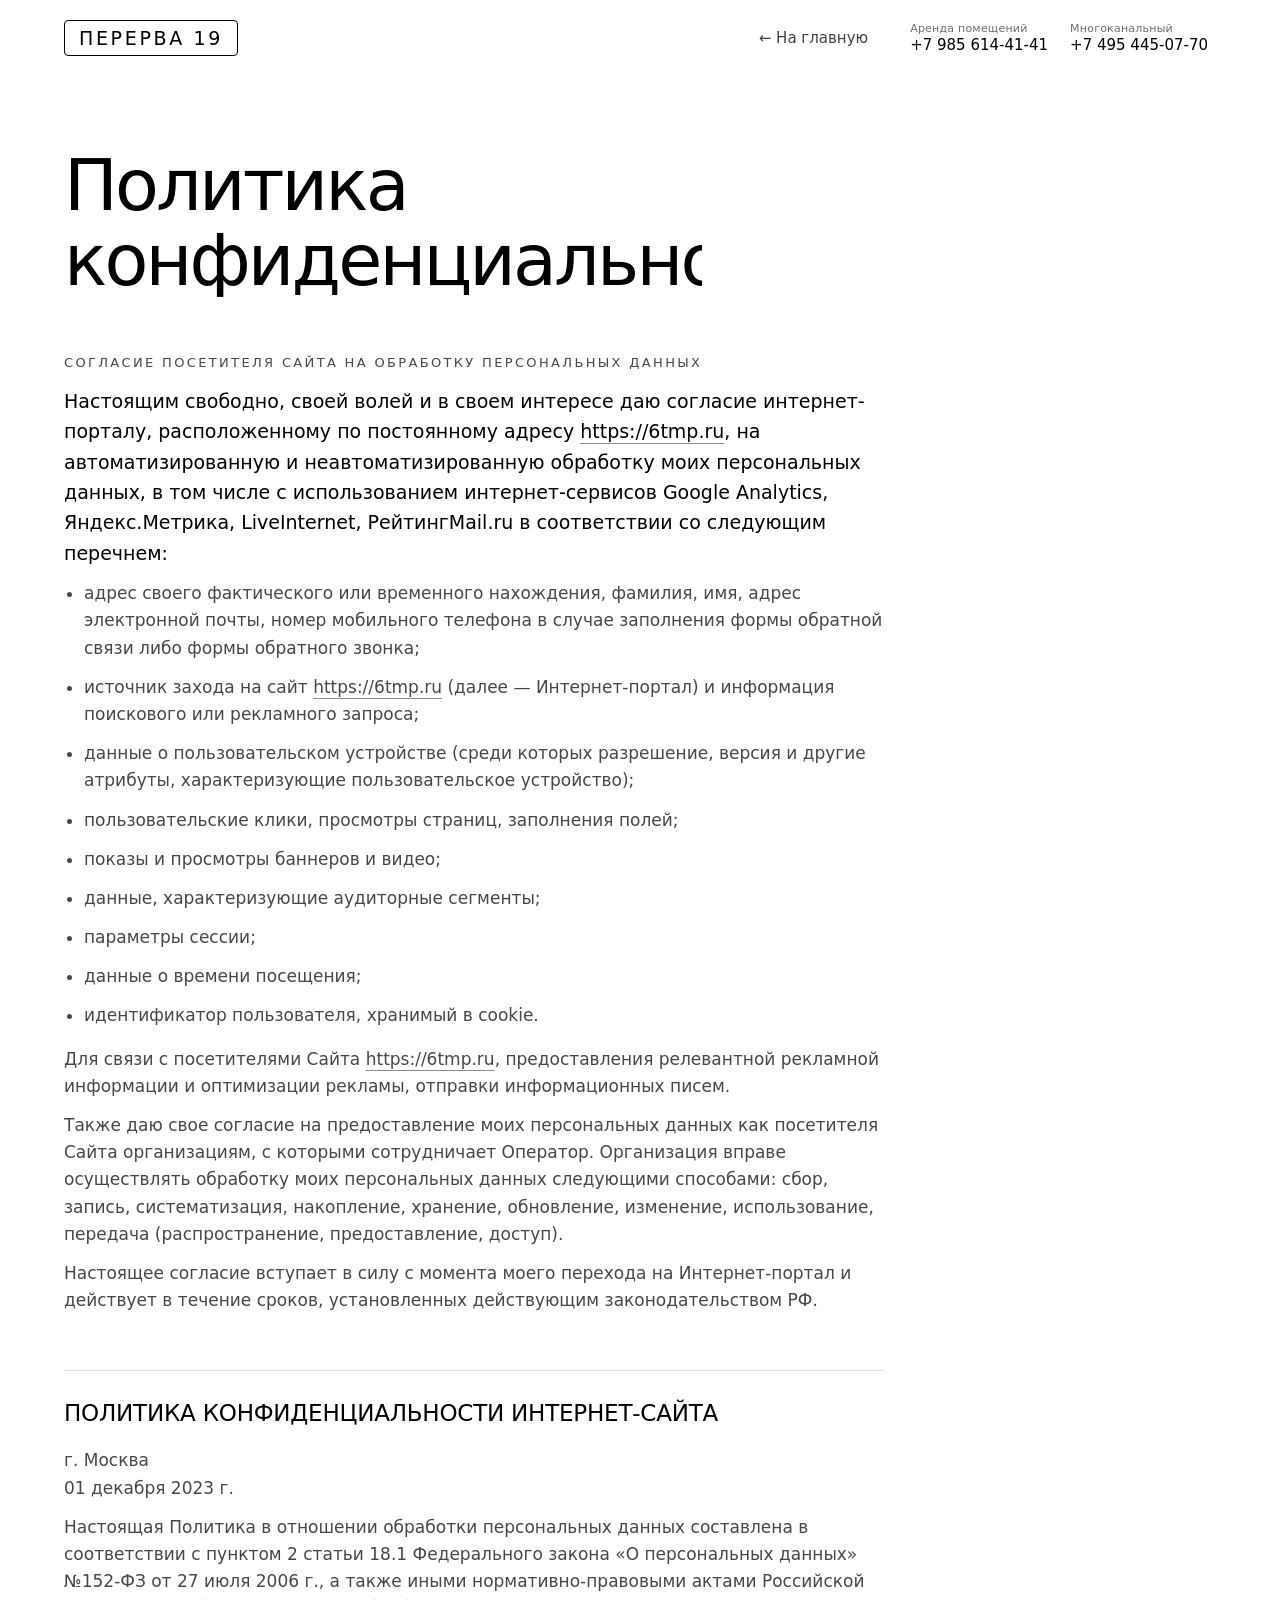
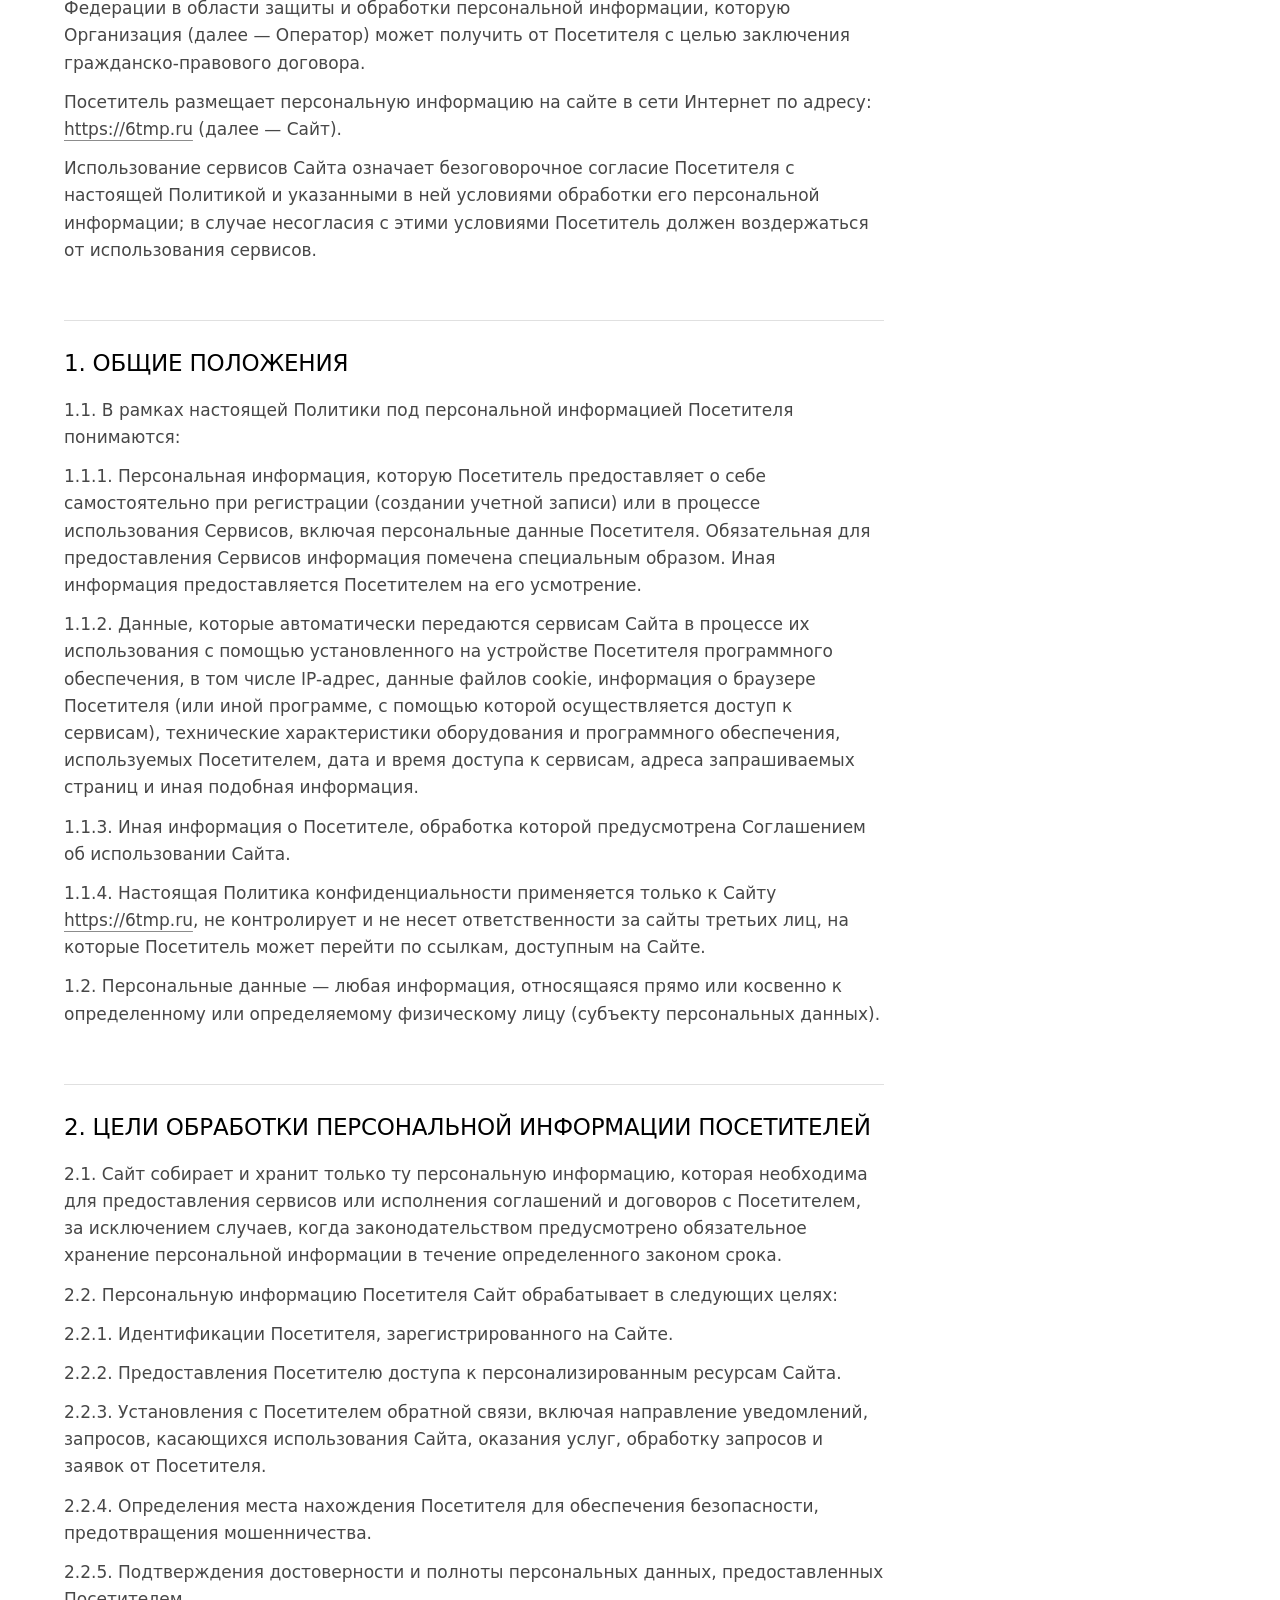
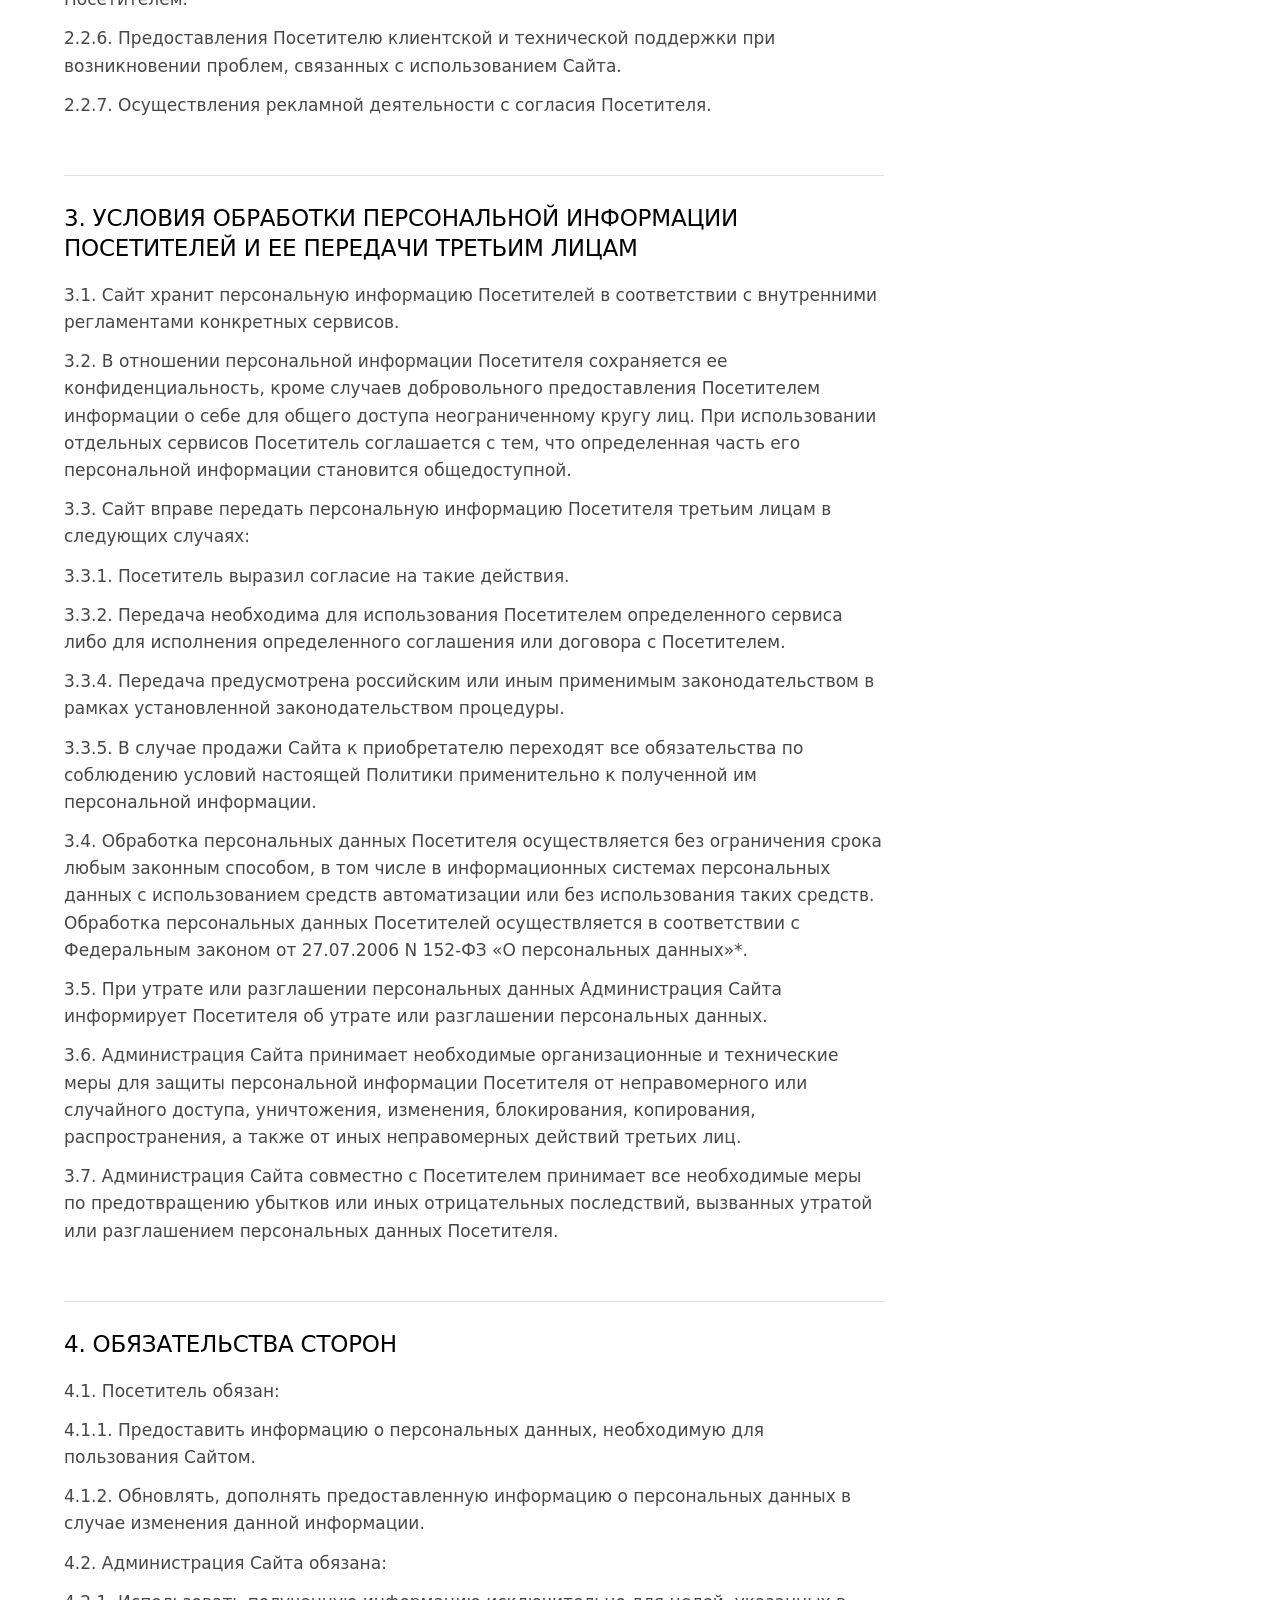
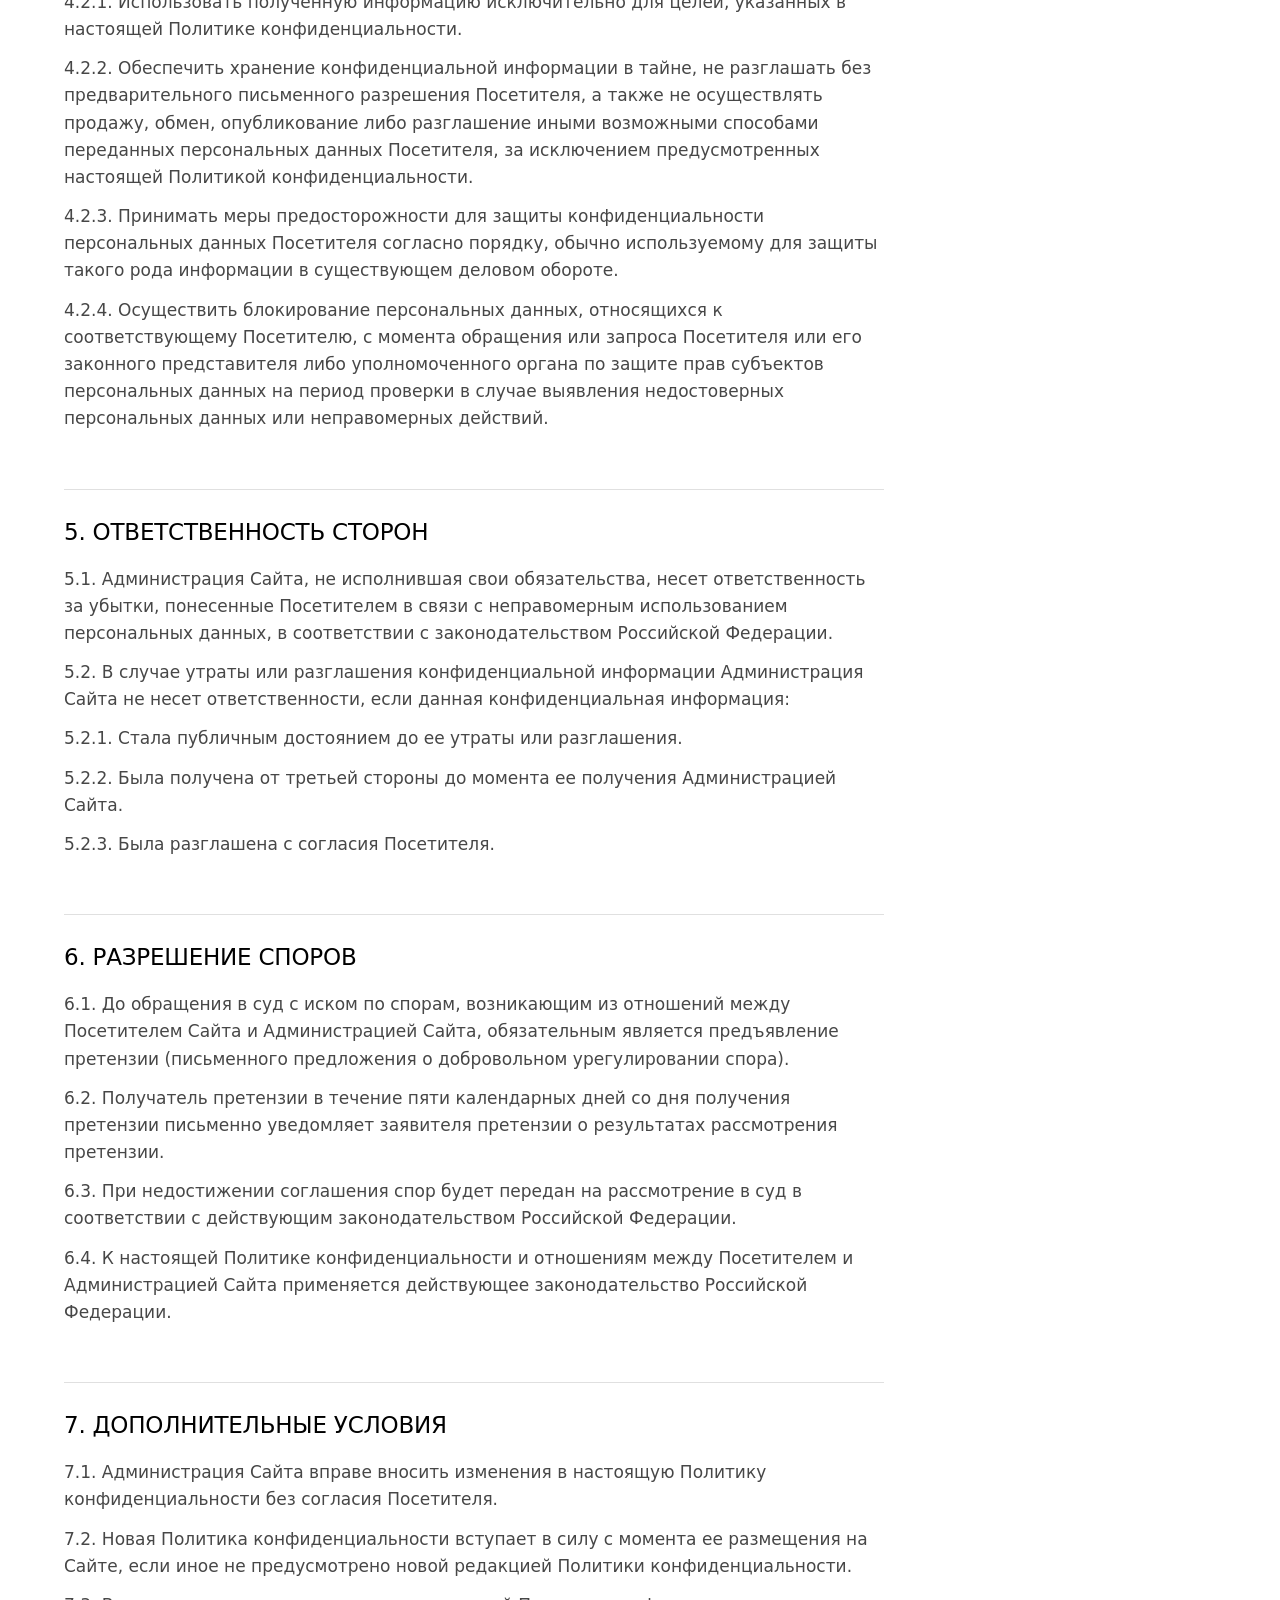
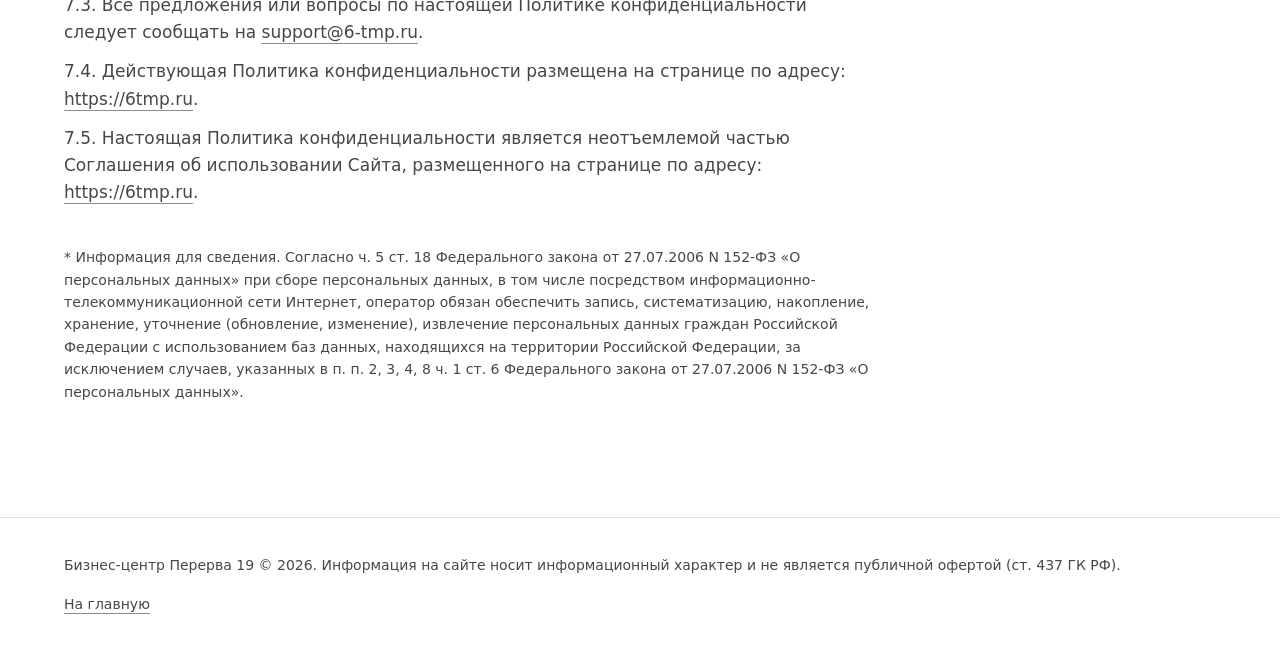
==== commit f63a9840: "Add files via upload changes" ====
--- a/privacyPolicy.html
+++ b/privacyPolicy.html
@@ -2,67 +2,8 @@
 <meta name="viewport" content="width=device-width, initial-scale=1, viewport-fit=cover">
 <link rel="preconnect" href="https://fonts.googleapis.com"><link rel="preconnect" href="https://fonts.gstatic.com" crossorigin>
 <link href="https://fonts.googleapis.com/css2?family=Jost:wght@200;300;400;500&amp;subset=cyrillic&amp;display=swap" rel="stylesheet">
-<style>
-:root{--font:'Jost',system-ui,-apple-system,'Segoe UI',Roboto,Arial,sans-serif;--ease:cubic-bezier(.16,1,.3,1);--gut:clamp(20px,5vw,64px);--nav:76px;--r:4px;--sec:clamp(64px,8vw,120px)}
-*{box-sizing:border-box}html{scroll-behavior:smooth;scroll-padding-top:90px;height:auto}
-body{margin:0;background:#000;color:#fff;font:400 17px/1.6 var(--font);-webkit-font-smoothing:antialiased;overflow-x:hidden;padding-top:env(safe-area-inset-top,0px);padding-bottom:env(safe-area-inset-bottom,0px)}
-h1,h2,h3{margin:0;font-weight:200;line-height:1.04;letter-spacing:-.02em;text-wrap:balance}p{margin:0}a{color:inherit}
-.dark{--bg:#000;--fg:#fff;--fg2:#b3b3b3;--line:rgba(255,255,255,.14);--line2:rgba(255,255,255,.4);--dim:#262626}
-.light{--bg:#fff;--fg:#000;--fg2:#474747;--line:rgba(0,0,0,.12);--line2:rgba(0,0,0,.45);--dim:#dadada}
-section,footer{background:var(--bg);color:var(--fg)}
-.wrap{max-width:1448px;margin:auto;padding:0 var(--gut)}
-.btn{display:inline-flex;align-items:center;justify-content:center;min-height:54px;padding:0 28px;border:1px solid var(--fg);border-radius:var(--r);font:500 15px/1 var(--font);letter-spacing:.03em;text-decoration:none;transition:.45s var(--ease)}
-.solid{background:var(--fg);color:var(--bg)}.solid:hover{background:transparent;color:var(--fg)}
-.line{border-color:var(--line2)}.line:hover{background:var(--fg);color:var(--bg)}
-.nav{position:fixed;inset:0 0 auto;z-index:9;height:var(--nav);padding-top:env(safe-area-inset-top,0px);color:#fff;transition:.5s var(--ease)}
-.nav.on{background:rgba(0,0,0,.82);backdrop-filter:blur(16px);border-bottom:1px solid rgba(255,255,255,.09)}
-.nav .wrap{height:100%;display:flex;align-items:center;gap:32px}
-.logo{font-weight:300;font-size:19px;letter-spacing:.14em;text-transform:uppercase;text-decoration:none;border:1px solid #fff;border-radius:var(--r);padding:7px 14px;line-height:1.1}
-.nav nav{margin-left:auto;display:flex;gap:30px}.nav nav a{font-size:15px;text-decoration:none;opacity:.75;transition:.3s}.nav nav a:hover{opacity:1}
-.ph{font-weight:500;text-decoration:none;white-space:nowrap}
-.hero{position:relative;min-height:100svh;display:flex;flex-direction:column;justify-content:flex-end;padding:140px 0 56px;overflow:hidden;background:#000}
-.beam{position:absolute;inset:0;pointer-events:none;background:radial-gradient(ellipse 38% 70% at 72% 0,rgba(255,255,255,.34),rgba(255,255,255,.07) 55%,transparent 75%),radial-gradient(ellipse 30% 8% at 72% 88%,rgba(255,255,255,.22),transparent 70%);clip-path:none;animation:sway 9s ease-in-out infinite alternate}
-.beam:after{content:"";position:absolute;left:calc(72% - 1px);top:0;width:2px;height:6px;background:#fff;box-shadow:0 0 60px 30px rgba(255,255,255,.55)}
-@keyframes sway{to{transform:translateX(-4%)}}
-.hero h1{font-size:clamp(44px,7.4vw,118px);margin:0 0 28px;max-width:11ch}
-.eyebrow{font-size:13px;letter-spacing:.22em;text-transform:uppercase;color:var(--fg2);margin-bottom:22px}
-.lede{font-size:clamp(17px,1.3vw,19px);color:var(--fg2);max-width:620px}
-.acts{display:flex;gap:14px;flex-wrap:wrap;margin-top:36px}
-.meta{display:flex;gap:56px;flex-wrap:wrap;margin:64px 0 0;padding-top:24px;border-top:1px solid var(--line)}
-.meta dt{font-size:13px;letter-spacing:.16em;text-transform:uppercase;color:var(--fg2)}.meta dd{margin:4px 0 0;font-size:19px}
-.sec{padding:var(--sec) 0}
-.lit{background-image:linear-gradient(100deg,var(--fg) 42%,var(--dim) 58%);background-size:260% 100%;background-position:100% 0;-webkit-background-clip:text;background-clip:text;color:transparent;transition:background-position 1.9s var(--ease)}.lit.in{background-position:0 0}
-h2{font-size:clamp(40px,5.8vw,92px)}
-.grid{display:grid;grid-template-columns:1.2fr 1fr;gap:clamp(32px,6vw,100px);align-items:start}
-.grid h2{font-size:clamp(30px,3.6vw,54px);line-height:1.12}
-.grid p{margin-top:24px;color:var(--fg2);font-size:19px}
-.spec h3{font-size:13px;font-weight:400;letter-spacing:.18em;text-transform:uppercase;color:var(--fg2);margin-bottom:12px}
-.spec dl{margin:0}.spec div{display:flex;justify-content:space-between;gap:20px;padding:16px 0;border-top:1px solid var(--line)}
-.spec dt{color:var(--fg2)}.spec dd{margin:0;text-align:right}
-.head{display:flex;justify-content:space-between;align-items:end;gap:40px;flex-wrap:wrap;margin-bottom:56px}.head p{max-width:440px;color:var(--fg2)}
-ul.svc{list-style:none;margin:0;padding:0;border-bottom:1px solid var(--line)}
-.row{display:grid;grid-template-columns:1fr 1.4fr auto;gap:32px;align-items:baseline;padding:30px 0;border-top:1px solid var(--line);text-decoration:none;transition:padding .5s var(--ease)}
-a.row:hover{padding-left:16px}
-.row b{font-weight:300;font-size:clamp(22px,2.2vw,32px);letter-spacing:-.01em}.row span{color:var(--fg2)}.row i{font-style:normal;white-space:nowrap}
-.loc{display:grid;grid-template-columns:repeat(4,1fr);gap:0;border-top:1px solid var(--line);margin-top:56px}
-.loc div{padding:28px 0;border-bottom:1px solid var(--line)}.loc b{display:block;font-weight:200;font-size:clamp(40px,5vw,76px);line-height:1}.loc span{color:var(--fg2)}
-.cts{display:grid;grid-template-columns:repeat(3,1fr);gap:40px;margin-top:56px}
-.cts h3{font-size:13px;font-weight:400;letter-spacing:.18em;text-transform:uppercase;color:var(--fg2);margin-bottom:14px}.cts p,.cts a{font-size:22px;font-weight:300;display:block;text-decoration:none}
-footer{padding:36px 0 48px;color:var(--fg2);font-size:14px;border-top:1px solid var(--line)}
-@media(max-width:860px){.nav nav{display:none}.nav .ph{margin-left:auto}.grid,.cts{grid-template-columns:1fr}.row{grid-template-columns:1fr;gap:8px}.loc{grid-template-columns:1fr 1fr}.meta{gap:28px}}
-.map{position:relative;display:block;margin-top:56px;height:clamp(280px,38vw,460px);border:1px solid var(--line);border-radius:var(--r);overflow:hidden;text-decoration:none;background-color:#0a0a0a;background-image:linear-gradient(var(--line) 1px,transparent 1px),linear-gradient(90deg,var(--line) 1px,transparent 1px);background-size:56px 56px;transition:border-color .45s var(--ease)}.map:hover{border-color:var(--line2)}.map:before{content:"";position:absolute;inset:0;background:radial-gradient(circle at 50% 50%,rgba(255,255,255,.18),transparent 45%)}.map svg{position:absolute;left:50%;top:50%;width:44px;height:44px;margin:-44px 0 0 -22px;fill:none;stroke:#fff;stroke-width:1.5}.map span{position:absolute;left:24px;bottom:22px;font-size:15px;letter-spacing:.03em}.map em{position:absolute;right:24px;bottom:22px;font-style:normal;font-size:15px;text-decoration:underline;text-decoration-color:var(--line2);text-underline-offset:.28em}.pp{color:inherit;text-underline-offset:.28em;text-decoration-color:var(--line2)}.pp:hover{text-decoration-color:currentColor}footer .wrap{display:flex;gap:16px 40px;justify-content:space-between;flex-wrap:wrap}
-@media(prefers-reduced-motion:reduce){.beam{animation:none}.lit{transition:none}}
-
-.doc{padding:calc(var(--nav) + 72px) 0 var(--sec)}
-.doc h1{font-size:clamp(38px,5.6vw,88px);margin-bottom:56px;max-width:14ch}
-.doc .body{max-width:820px}
-.doc h2{font-size:clamp(20px,1.8vw,26px);font-weight:300;letter-spacing:-.01em;line-height:1.3;margin:56px 0 18px;padding-top:28px;border-top:1px solid var(--line);text-transform:uppercase}
-.doc p,.doc li{color:var(--fg2);margin:0 0 12px}.doc ul{padding-left:20px;margin:0 0 16px}
-.doc .lead{color:var(--fg);font-size:19px}.doc .sub{font-size:13px;letter-spacing:.18em;text-transform:uppercase;color:var(--fg2);margin-bottom:12px}
-.doc a{text-underline-offset:.28em;text-decoration-color:var(--line2)}
-.nav.on{background:rgba(255,255,255,.86);color:#000;border-bottom-color:rgba(0,0,0,.1)}.nav{color:#000}.nav .logo{border-color:#000}
-</style></head><body style="background:#fff">
-<header class="nav" id="nav"><div class="wrap"><a class="logo" href="index.html">Перерва 19</a><nav><a href="index.html">← На главную</a></nav><a class="ph" href="tel:+79856144141">+7 985 614-41-41</a></div></header>
+<link rel="stylesheet" href="style.css"></head><body class="doc-page" style="background:#fff">
+<header class="nav" id="nav"><div class="wrap"><a class="logo" href="index.html">Перерва 19</a><nav><a href="index.html">← На главную</a></nav><div class="ph2"><a href="tel:+79856144141"><small>Аренда помещений</small>+7 985 614-41-41</a><a href="tel:+74954450770"><small>Многоканальный</small>+7 495 445-07-70</a></div></div></header>
 <main><section class="doc light"><div class="wrap"><h1 class="lit">Политика конфиденциальности</h1><div class="body"><p class="sub">Согласие посетителя сайта на обработку персональных данных</p>
 <p class="lead">Настоящим свободно, своей волей и в своем интересе даю согласие интернет-порталу, расположенному по постоянному адресу <a href="https://6tmp.ru">https://6tmp.ru</a>, на автоматизированную и неавтоматизированную обработку моих персональных данных, в том числе с использованием интернет-сервисов Google Analytics, Яндекс.Метрика, LiveInternet, РейтингMail.ru в соответствии со следующим перечнем:</p>
 <ul><li>адрес своего фактического или временного нахождения, фамилия, имя, адрес электронной почты, номер мобильного телефона в случае заполнения формы обратной связи либо формы обратного звонка;</li><li>источник захода на сайт <a href="https://6tmp.ru">https://6tmp.ru</a> (далее — Интернет-портал) и информация поискового или рекламного запроса;</li><li>данные о пользовательском устройстве (среди которых разрешение, версия и другие атрибуты, характеризующие пользовательское устройство);</li><li>пользовательские клики, просмотры страниц, заполнения полей;</li><li>показы и просмотры баннеров и видео;</li><li>данные, характеризующие аудиторные сегменты;</li><li>параметры сессии;</li><li>данные о времени посещения;</li><li>идентификатор пользователя, хранимый в cookie.</li></ul>
--- a/style.css
+++ b/style.css
@@ -0,0 +1,214 @@
+/* =========================================================
+   Site styles: main page + document pages
+   Document pages are scoped with body.doc-page
+   ========================================================= */
+
+:root{--font:'Jost',system-ui,-apple-system,'Segoe UI',Roboto,Arial,sans-serif;--ease:cubic-bezier(.16,1,.3,1);--gut:clamp(20px,5vw,64px);--nav:76px;--r:4px;--sec:clamp(64px,8vw,120px)}
+*{box-sizing:border-box}html{scroll-behavior:smooth;scroll-padding-top:90px;height:auto}
+body{margin:0;background:#000;color:#fff;font:400 17px/1.6 var(--font);-webkit-font-smoothing:antialiased;overflow-x:hidden;padding-top:env(safe-area-inset-top,0px);padding-bottom:env(safe-area-inset-bottom,0px)}
+h1,h2,h3{margin:0;font-weight:200;line-height:1.04;letter-spacing:-.02em;text-wrap:balance}p{margin:0}a{color:inherit}
+.dark{--bg:#000;--fg:#fff;--fg2:#b3b3b3;--line:rgba(255,255,255,.14);--line2:rgba(255,255,255,.4);--dim:#262626}
+.light{--bg:#fff;--fg:#000;--fg2:#474747;--line:rgba(0,0,0,.12);--line2:rgba(0,0,0,.45);--dim:#dadada}
+section,footer{background:var(--bg);color:var(--fg)}
+.wrap{max-width:1448px;margin:auto;padding:0 var(--gut)}
+.btn{display:inline-flex;align-items:center;justify-content:center;min-height:54px;padding:0 28px;border:1px solid var(--fg);border-radius:var(--r);font:500 15px/1 var(--font);letter-spacing:.03em;text-decoration:none;transition:.45s var(--ease)}
+.solid{background:var(--fg);color:var(--bg)}.solid:hover{background:transparent;color:var(--fg)}
+.line{border-color:var(--line2)}.line:hover{background:var(--fg);color:var(--bg)}
+.nav{position:fixed;inset:0 0 auto;z-index:9;height:var(--nav);padding-top:env(safe-area-inset-top,0px);color:#fff;transition:.5s var(--ease)}
+.nav.on{background:rgba(0,0,0,.82);backdrop-filter:blur(16px);border-bottom:1px solid rgba(255,255,255,.09)}
+.nav .wrap{height:100%;display:flex;align-items:center;gap:32px}
+.logo{font-weight:300;font-size:19px;letter-spacing:.14em;text-transform:uppercase;text-decoration:none;border:1px solid #fff;border-radius:var(--r);padding:7px 14px;line-height:1.1}
+.nav nav{margin-left:auto;display:flex;gap:30px}.nav nav a{font-size:15px;text-decoration:none;opacity:.75;transition:.3s}.nav nav a:hover{opacity:1}
+.ph{font-weight:500;text-decoration:none;white-space:nowrap}
+.hero{position:relative;min-height:100svh;display:flex;flex-direction:column;justify-content:flex-end;padding:140px 0 56px;overflow:hidden;background:#000}
+.beam{position:absolute;inset:0;pointer-events:none;background:radial-gradient(ellipse 38% 70% at 72% 0,rgba(255,255,255,.34),rgba(255,255,255,.07) 55%,transparent 75%),radial-gradient(ellipse 30% 8% at 72% 88%,rgba(255,255,255,.22),transparent 70%);clip-path:none}
+.beam:after{content:"";position:absolute;left:calc(72% - 1px);top:0;width:2px;height:6px;background:#fff;box-shadow:0 0 60px 30px rgba(255,255,255,.55)}
+
+.hero h1{font-size:clamp(44px,7.4vw,118px);margin:0 0 28px;max-width:11ch}
+.eyebrow{font-size:13px;letter-spacing:.22em;text-transform:uppercase;color:var(--fg2);margin-bottom:22px}
+.lede{font-size:clamp(17px,1.3vw,19px);color:var(--fg2);max-width:620px}
+.acts{display:flex;gap:14px;flex-wrap:wrap;margin-top:36px}
+.meta{display:flex;gap:56px;flex-wrap:wrap;margin:64px 0 0;padding-top:24px;border-top:1px solid var(--line)}
+.meta dt{font-size:13px;letter-spacing:.16em;text-transform:uppercase;color:var(--fg2)}.meta dd{margin:4px 0 0;font-size:19px}
+.sec{padding:var(--sec) 0}
+.lit{background-image:linear-gradient(100deg,var(--fg) 42%,var(--dim) 58%);background-size:260% 100%;background-position:100% 0;-webkit-background-clip:text;background-clip:text;color:transparent;transition:background-position 1.9s var(--ease)}.lit.in{background-position:0 0}
+h2{font-size:clamp(40px,5.8vw,92px)}
+.grid{display:grid;grid-template-columns:1.2fr 1fr;gap:clamp(32px,6vw,100px);align-items:start}
+.grid h2{font-size:clamp(30px,3.6vw,54px);line-height:1.12}
+.grid p{margin-top:24px;color:var(--fg2);font-size:19px}
+.spec h3{font-size:13px;font-weight:400;letter-spacing:.18em;text-transform:uppercase;color:var(--fg2);margin-bottom:12px}
+.spec dl{margin:0}.spec div{display:flex;justify-content:space-between;gap:20px;padding:16px 0;border-top:1px solid var(--line)}
+.spec dt{color:var(--fg2)}.spec dd{margin:0;text-align:right}
+.head{display:flex;justify-content:space-between;align-items:end;gap:40px;flex-wrap:wrap;margin-bottom:56px}.head p{max-width:440px;color:var(--fg2)}
+ul.svc{list-style:none;margin:0;padding:0;border-bottom:1px solid var(--line)}
+.row{display:grid;grid-template-columns:1fr 1.4fr auto;gap:32px;align-items:baseline;padding:30px 0;border-top:1px solid var(--line);text-decoration:none;transition:padding .5s var(--ease)}
+a.row:hover{padding-left:16px}
+.row b{font-weight:300;font-size:clamp(22px,2.2vw,32px);letter-spacing:-.01em}.row span{color:var(--fg2)}.row i{font-style:normal;white-space:nowrap}
+.loc{display:grid;grid-template-columns:1fr 1fr;gap:0 24px;border-top:1px solid var(--line);margin-top:36px}
+.loc div{padding:18px 0;border-bottom:1px solid var(--line)}.loc b{display:block;font-weight:200;font-size:clamp(30px,3.1vw,46px);line-height:1}.loc span{color:var(--fg2);font-size:14px}
+.cts{display:grid;grid-template-columns:repeat(4,1fr);gap:40px;margin-top:56px}
+.cts h3{font-size:13px;font-weight:400;letter-spacing:.18em;text-transform:uppercase;color:var(--fg2);margin-bottom:14px}.cts p,.cts a{font-size:22px;font-weight:300;display:block;text-decoration:none}
+footer{padding:36px 0 48px;color:var(--fg2);font-size:14px;border-top:1px solid var(--line)}
+@media(max-width:860px){.nav nav{display:none}.nav .ph{margin-left:auto}.grid,.cts{grid-template-columns:1fr}.row{grid-template-columns:1fr;gap:8px}.loc{grid-template-columns:1fr 1fr}.meta{gap:28px}}
+.map{position:relative;display:block;margin-top:56px;height:clamp(280px,38vw,460px);border:1px solid var(--line);border-radius:var(--r);overflow:hidden;text-decoration:none;background-color:#0a0a0a;background-image:linear-gradient(var(--line) 1px,transparent 1px),linear-gradient(90deg,var(--line) 1px,transparent 1px);background-size:56px 56px;transition:border-color .45s var(--ease)}.map:hover{border-color:var(--line2)}.map:before{content:"";position:absolute;inset:0;background:radial-gradient(circle at 50% 50%,rgba(255,255,255,.18),transparent 45%)}.map svg{position:absolute;left:50%;top:50%;width:44px;height:44px;margin:-44px 0 0 -22px;fill:none;stroke:#fff;stroke-width:1.5}.map span{position:absolute;left:24px;bottom:22px;font-size:15px;letter-spacing:.03em}.map em{position:absolute;right:24px;bottom:22px;font-style:normal;font-size:15px;text-decoration:underline;text-decoration-color:var(--line2);text-underline-offset:.28em}.pp{color:inherit;text-underline-offset:.28em;text-decoration-color:var(--line2)}.pp:hover{text-decoration-color:currentColor}footer .wrap{display:flex;gap:16px 40px;justify-content:space-between;flex-wrap:wrap}
+@media(prefers-reduced-motion:reduce){.beam{animation:none}.lit{transition:none}}
+
+.f label{display:block;font-size:12px;letter-spacing:.14em;text-transform:uppercase;color:var(--fg2);margin:13px 0 2px}
+.f input,.f select,.f textarea{width:100%;background:transparent;border:0;border-bottom:1px solid var(--line2);border-radius:0;padding:8px 0;color:var(--fg);font:300 17px var(--font);outline:0;transition:border-color .3s}
+.f input:focus,.f select:focus,.f textarea:focus{border-color:var(--fg)}.f textarea{resize:vertical;min-height:68px}.f select option{color:#000}
+.f .chk{display:flex;gap:12px;align-items:flex-start;font-size:13px;letter-spacing:0;text-transform:none;margin:16px 0}.f .chk input{width:auto;margin-top:4px;accent-color:var(--fg)}
+.f button{cursor:pointer;margin-top:6px;min-height:48px;background:var(--fg);color:var(--bg)}.f button:hover{background:transparent;color:var(--fg)}
+.ok{display:none;margin-top:12px;color:var(--fg2)}.ok.show{display:block}
+.note{font-size:14px;color:var(--fg2);margin-top:14px}
+dialog{border:1px solid var(--line);border-radius:8px;padding:clamp(16px,2.6vw,30px);width:min(600px,calc(100% - 32px));max-height:92vh;overflow:auto;background:var(--bg);color:var(--fg)}dialog::backdrop{background:rgba(0,0,0,.72)}
+dialog h2{font-size:clamp(24px,2.8vw,32px);margin-bottom:6px}dialog p{font-size:16px;line-height:1.5}.x{position:absolute;right:18px;top:12px;background:none;border:0;color:var(--fg);font-size:30px;line-height:1;cursor:pointer;font-weight:200}
+.map iframe{position:absolute;inset:0;width:100%;height:100%;border:0;filter:grayscale(1) contrast(1.05)}.map:before{display:none}.maplink{display:inline-block;margin-top:14px;font-size:15px;text-underline-offset:.28em}
+@media(max-width:1100px){.cts{grid-template-columns:repeat(2,1fr)!important}}@media(max-width:860px){.cts{grid-template-columns:1fr!important}}
+
+:root{--font:'Inter Tight','Inter',system-ui,-apple-system,'Segoe UI',Roboto,Arial,sans-serif}
+body{background:#0f0f0f}
+.dark{--bg:#0f0f0f;--fg:#fff;--fg2:#a6a6a6;--line:rgba(255,255,255,.14);--line2:rgba(255,255,255,.42);--dim:#2c2c2c}.light{--bg:#f3f3f1;--fg:#0f0f0f;--fg2:#555;--line:rgba(0,0,0,.14);--line2:rgba(0,0,0,.45);--dim:#d2d2d0}
+h1,h2,h3{font-weight:400;letter-spacing:-.04em}.loc b{font-weight:300}.row b{font-weight:300}.cts p,.cts a{font-weight:300}
+/* logo: framed mark from the base rule */
+.nav nav{margin:0 auto}.nav nav a{opacity:.8;font-size:14px}.nav .btn{min-height:46px;padding:0 20px;font-size:14px;letter-spacing:0;color:#fff;background:transparent;gap:12px;cursor:pointer;border:1px solid rgba(255,255,255,.8);border-radius:4px}.nav .btn:hover{background:#fff;color:#000}
+.hero{min-height:100svh;padding:0;display:block;position:relative;overflow:hidden;background:#0f0f0f}
+.hbg{position:absolute;top:0;right:0;bottom:0;width:66%;background-size:cover;background-position:center;filter:grayscale(1) brightness(.85) contrast(1.05);-webkit-mask-image:linear-gradient(to right,transparent,#000 42%);mask-image:linear-gradient(to right,transparent,#000 42%)}
+.hero:after{content:"";position:absolute;inset:0;background:linear-gradient(to bottom,rgba(15,15,15,.55),transparent 28%,transparent 62%,rgba(15,15,15,.85));pointer-events:none}
+.hw{position:relative;z-index:2;min-height:100svh;display:flex;flex-direction:column;justify-content:space-between;padding-top:150px;padding-bottom:max(32px,env(safe-area-inset-bottom,0px))}
+.hero h1{font-size:clamp(46px,8.2vw,132px);line-height:.98;margin:0 0 36px;max-width:none;font-weight:400;letter-spacing:-.045em}
+.hero .lede{font-size:clamp(18px,1.7vw,26px);color:#fff;font-weight:400;max-width:12em;line-height:1.25;letter-spacing:-.01em}
+.hloc{display:flex;gap:12px;align-items:flex-start;margin-top:56px;padding:2px 0 2px 18px;border-left:2px solid #fff;font-size:14px;line-height:1.35}.hloc svg{width:18px;height:18px;flex:none;margin-top:1px}.hloc small{color:#e8e8e8;font-size:14px}.cts .soc{display:flex;align-items:center;gap:14px;margin-top:12px}.cts .soc svg{width:28px;height:28px;flex:none;fill:none;stroke:currentColor;stroke-width:1.4;stroke-linecap:round;stroke-linejoin:round}.ni{display:inline-flex;align-items:center;justify-content:center;width:46px;height:46px;border-radius:4px;color:#fff;opacity:.85;transition:.3s}.ni:hover{opacity:1;background:rgba(255,255,255,.12)}.ni svg{width:24px;height:24px;fill:none;stroke:currentColor;stroke-width:1.4;stroke-linecap:round;stroke-linejoin:round}.ph2{display:flex;gap:22px;margin:0 8px 0 10px}.ph2 a{display:flex;flex-direction:column;text-decoration:none;font-size:15px;font-weight:500;line-height:1.25;white-space:nowrap;color:#fff;transition:opacity .3s}.ph2 a:hover{opacity:.75}.ph2 small{font-size:11px;font-weight:400;color:#a6a6a6;letter-spacing:.02em}@media(max-width:1240px){.nav nav{display:none}}@media(max-width:860px){.ph2{display:none}}.nbtns{display:flex;gap:12px;margin-left:auto}.nbtns .btn{margin-left:0!important;gap:12px}.sm{display:none}@media(max-width:640px){.lg{display:none}.sm{display:inline}.nav .btn{padding:0 14px;min-height:42px;font-size:13px}.nav .wrap{gap:12px}.nbtns{gap:6px}.ni{width:34px;height:42px}.ni svg{width:22px;height:22px}.nav .logo{font-size:17px}.nav .btn{padding:0 11px}}@media(max-width:420px){.nav .btn svg{display:none}}.hrow{display:flex;flex-direction:column;align-items:flex-start;gap:28px;margin-top:56px}.hrow .hloc{margin-top:0}.route{min-height:58px;padding:0 32px;gap:12px;background:#fff;color:#0f0f0f;border-color:#fff;font-weight:600;font-size:16px;letter-spacing:0;animation:up 1.2s var(--ease) .6s both}
+.cts .route{display:inline-flex;align-items:center;font-size:16px;font-weight:600;letter-spacing:0;margin-top:24px;min-height:56px;padding:0 30px;gap:12px;text-decoration:none}.route:hover{background:transparent;color:#fff}@media(max-width:860px){.hrow{margin-top:32px}}@media(prefers-reduced-motion:reduce){.route{animation:none}}.loc svg{display:block;width:30px;height:30px;margin:0;grid-row:1/3;align-self:center;flex:none;fill:none;stroke:currentColor;stroke-width:1.3;stroke-linecap:round;stroke-linejoin:round}.feat{display:grid;grid-template-columns:1fr 1fr;gap:20px;margin-top:56px}.washc{display:grid;grid-template-columns:1fr;gap:32px;align-content:space-between;padding:clamp(28px,4vw,56px);border:1px solid var(--line2);border-radius:8px;background:linear-gradient(120deg,rgba(255,255,255,.07),rgba(255,255,255,.01))}.washc h3{font-size:clamp(28px,3.4vw,52px);line-height:1.08}.washc p{color:var(--fg2);margin-top:16px;max-width:520px}.washc .eyebrow{margin:0 0 14px}.washc .btn{justify-self:start;gap:12px}@media(max-width:860px){.feat{grid-template-columns:1fr}}
+.strip{display:grid;grid-template-columns:repeat(4,1fr);margin-top:40px;border:1px solid var(--line);background:rgba(15,15,15,.55);backdrop-filter:blur(12px);-webkit-backdrop-filter:blur(12px)}
+.strip>div{padding:24px 28px;min-height:112px;display:flex;flex-direction:column;justify-content:flex-start;gap:6px;border-left:1px solid var(--line)}.strip>div:first-child{border-left:0}
+.strip svg{width:28px;height:28px;margin-bottom:8px}.strip b{font-weight:400;font-size:clamp(19px,1.55vw,23px);line-height:1.15}.strip span{color:var(--fg2);font-size:clamp(14.5px,1.1vw,16px);margin-top:-2px;line-height:1.3}
+@media(max-width:860px){.hbg{width:100%;opacity:.55;-webkit-mask-image:none;mask-image:none}.strip{grid-template-columns:1fr 1fr}.strip>div:nth-child(3){border-left:0}.strip>div:nth-child(n+3){border-top:1px solid var(--line)}.hw{padding-top:120px}.nav nav{display:none}.nav .btn{margin-left:auto}.hloc{margin-top:32px}}
+
+.loc div{display:grid;grid-template-columns:auto 1fr;column-gap:22px;align-items:center;align-content:center}.loc b,.loc span{grid-column:2}
+@keyframes up{from{opacity:0;transform:translateY(34px)}to{opacity:1;transform:none}}
+@keyframes fade{from{opacity:0}to{opacity:1}}
+@keyframes bgin{from{opacity:0;transform:scale(1.07)}to{opacity:1;transform:none}}
+.nav{animation:fade 1.2s ease both}.hbg{animation:bgin 2s var(--ease) both}
+.hero h1,.hero .lede,.hloc{animation:up 1.2s var(--ease) both}.hero h1{animation-delay:.15s}.hero .lede{animation-delay:.4s}.hloc{animation-delay:.55s}
+.strip>div{animation:stripIn .55s var(--ease) both}.strip>div:nth-child(1){animation-delay:.2s}.strip>div:nth-child(2){animation-delay:.45s}.strip>div:nth-child(3){animation-delay:.7s}.strip>div:nth-child(4){animation-delay:.95s}
+@keyframes stripIn{from{opacity:0;transform:translateY(32px) scale(.985)}60%{opacity:1}to{opacity:1;transform:none}}
+.rv{opacity:0;transform:translateY(30px);transition:opacity .9s var(--ease),transform .9s var(--ease);transition-delay:var(--d,0s)}.rv.in{opacity:1;transform:none}
+.row.rv{transition:opacity .9s var(--ease),transform .9s var(--ease),padding .5s var(--ease)}
+/* feature cards: rise reveal via animation, buttons keep .btn hover speed (0.45s) */
+.feat>.washc.rv{opacity:0;transform:translateY(26px) scale(.992);background-position:50% 62%;transition:opacity .8s var(--ease),transform 1s var(--ease),background-position 2.2s var(--ease)}
+.feat>.washc.rv.in{opacity:1;transform:none;background-position:50% 50%;transition:opacity .8s var(--ease),transform 1s var(--ease),background-position 2.2s var(--ease)}
+.feat>.washc.rv>div{position:relative;z-index:2;opacity:0;transform:translateY(22px)}
+.feat>.washc.rv>a{position:relative;z-index:2;opacity:0;transform:translateY(16px)}
+.feat>.washc.rv.in>div{animation:featRise .8s var(--ease) .15s both}
+.feat>.washc.rv.in>a{animation:featRise .7s var(--ease) .28s both}
+@keyframes featRise{from{opacity:0;transform:translateY(22px)}to{opacity:1;transform:none}}
+@media(prefers-reduced-motion:reduce){.rv{opacity:1;transform:none;transition:none}.nav,.hbg,.hero h1,.hero .lede,.hloc,.strip>div{animation:none}.feat>.washc.rv{opacity:1;transform:none;background-position:50% 50%;transition:none}.feat>.washc.rv>div,.feat>.washc.rv>a{opacity:1;transform:none;animation:none}}
+
+.row b{display:flex;align-items:center;gap:18px}.row b svg{width:30px;height:30px;flex:none;fill:none;stroke:currentColor;stroke-width:1.3;stroke-linecap:round;stroke-linejoin:round;opacity:.9}
+.washc{position:relative;overflow:hidden;min-height:420px;background-size:cover;background-position:center}
+#parking{background-image:none}
+#wash{background-image:none}
+@media(max-width:860px){.row b svg{width:26px;height:26px}.washc{min-height:360px}}
+/* short viewports: keep the whole hero (incl. the four cells) above the fold */
+@media(max-height:820px){.hw{padding-top:110px;padding-bottom:24px}.hero h1{font-size:clamp(40px,6.6vw,92px);margin-bottom:26px}.hrow{margin-top:34px;gap:22px}.route{min-height:52px;padding:0 28px}.strip{margin-top:26px}.strip>div{padding:16px 22px;min-height:96px}.strip svg{width:24px;height:24px;margin-bottom:4px}}
+@media(max-height:700px){.hw{padding-top:96px}.hero h1{font-size:clamp(36px,5.8vw,80px);margin-bottom:22px}.hero .lede{font-size:clamp(16px,1.35vw,20px)}.hrow{margin-top:26px;gap:16px}.strip{margin-top:20px}.strip>div{padding:12px 18px}}
+/* photo slider in the location section */
+.gal{position:relative;overflow:hidden;border:1px solid var(--line);border-radius:var(--r);background:#0f0f0f;aspect-ratio:4/3}
+.gal-track{position:absolute;inset:0}
+.gal:before{content:"";position:absolute;left:0;right:0;bottom:0;height:92px;z-index:2;pointer-events:none;background:linear-gradient(to top,rgba(0,0,0,.55),rgba(0,0,0,0))}
+.gal img{position:absolute;inset:0;width:100%;height:100%;object-fit:cover;opacity:0;transform:scale(1.06);transition:opacity .9s var(--ease),transform 7s linear}
+.gal img.is-on{opacity:1;transform:scale(1)}
+.gal-nav{position:absolute;top:50%;margin-top:-20px;z-index:3;width:40px;height:40px;display:grid;place-items:center;border:1px solid rgba(255,255,255,.5);border-radius:50%;background:rgba(15,15,15,.45);color:#fff;cursor:pointer;opacity:0;transition:opacity .3s,background .3s;-webkit-backdrop-filter:blur(6px);backdrop-filter:blur(6px)}
+.gal:hover .gal-nav,.gal:focus-within .gal-nav{opacity:1}
+.gal-nav:hover{background:rgba(255,255,255,.2)}
+.gal-nav.prev{left:14px}.gal-nav.next{right:14px}
+.gal-dots{position:absolute;left:18px;right:18px;bottom:14px;z-index:3;display:flex;gap:8px}
+.gal-dots button{flex:1 1 0;height:3px;border:0;padding:0;background:rgba(255,255,255,.4);cursor:pointer;transition:background .35s var(--ease)}
+.gal-dots button[aria-selected="true"]{background:#fff}
+@media(max-width:860px){.gal-nav{display:none}}
+@media(prefers-reduced-motion:reduce){.gal img{transition:none;transform:none}}
+@media(min-width:861px){.grid{align-items:stretch}.gal{aspect-ratio:auto;align-self:stretch;min-height:340px}}
+/* feature cards: photo backgrounds in grey */
+#parking:before,#wash:before{content:"";position:absolute;inset:0;z-index:0;background-position:center;background-size:cover;filter:grayscale(1) brightness(.8) contrast(1.05)}
+#parking:before{background-image:url(images/parking.webp)}
+#wash:before{background-image:url(images/wash.png)}
+#parking:after,#wash:after{content:"";position:absolute;inset:0;z-index:1;pointer-events:none;background:linear-gradient(90deg,rgba(15,15,15,.9),rgba(15,15,15,.52) 62%,rgba(15,15,15,.24))}
+.washc>div,.washc>a{position:relative;z-index:2}
+
+/* ---------- document pages (privacyPolicy, serviceRequest) ---------- */
+body.doc-page{background:#fff}
+:root{--font:'Jost',system-ui,-apple-system,'Segoe UI',Roboto,Arial,sans-serif;--ease:cubic-bezier(.16,1,.3,1);--gut:clamp(20px,5vw,64px);--nav:76px;--r:4px;--sec:clamp(64px,8vw,120px)}
+*{box-sizing:border-box}html{scroll-behavior:smooth;scroll-padding-top:90px;height:auto}
+body.doc-page{margin:0;background:#000;color:#fff;font:400 17px/1.6 var(--font);-webkit-font-smoothing:antialiased;overflow-x:hidden;padding-top:env(safe-area-inset-top,0px);padding-bottom:env(safe-area-inset-bottom,0px)}
+.doc-page h1,.doc-page h2,.doc-page h3{margin:0;font-weight:200;line-height:1.04;letter-spacing:-.02em;text-wrap:balance}.doc-page p{margin:0}.doc-page a{color:inherit}
+.doc-page .dark{--bg:#000;--fg:#fff;--fg2:#b3b3b3;--line:rgba(255,255,255,.14);--line2:rgba(255,255,255,.4);--dim:#262626}
+.doc-page .light{--bg:#fff;--fg:#000;--fg2:#474747;--line:rgba(0,0,0,.12);--line2:rgba(0,0,0,.45);--dim:#dadada}
+.doc-page section,.doc-page footer{background:var(--bg);color:var(--fg)}
+.doc-page .wrap{max-width:1448px;margin:auto;padding:0 var(--gut)}
+.doc-page .btn{display:inline-flex;align-items:center;justify-content:center;min-height:54px;padding:0 28px;border:1px solid var(--fg);border-radius:var(--r);font:500 15px/1 var(--font);letter-spacing:.03em;text-decoration:none;transition:.45s var(--ease)}
+.doc-page .solid{background:var(--fg);color:var(--bg)}.doc-page .solid:hover{background:transparent;color:var(--fg)}
+.doc-page .line{border-color:var(--line2)}.doc-page .line:hover{background:var(--fg);color:var(--bg)}
+.doc-page .nav{position:fixed;inset:0 0 auto;z-index:9;height:var(--nav);padding-top:env(safe-area-inset-top,0px);color:#fff;transition:.5s var(--ease)}
+.doc-page .nav.on{background:rgba(0,0,0,.82);backdrop-filter:blur(16px);border-bottom:1px solid rgba(255,255,255,.09)}
+.doc-page .nav .wrap{height:100%;display:flex;align-items:center;gap:32px}
+.doc-page .logo{font-weight:300;font-size:19px;letter-spacing:.14em;text-transform:uppercase;text-decoration:none;border:1px solid #fff;border-radius:var(--r);padding:7px 14px;line-height:1.1}
+.doc-page .nav nav{margin-left:auto;display:flex;gap:30px}.doc-page .nav nav a{font-size:15px;text-decoration:none;opacity:.75;transition:.3s}.doc-page .nav nav a:hover{opacity:1}
+.doc-page .ph{font-weight:500;text-decoration:none;white-space:nowrap}
+.doc-page .hero{position:relative;min-height:100svh;display:flex;flex-direction:column;justify-content:flex-end;padding:140px 0 56px;overflow:hidden;background:#000}
+.doc-page .beam{position:absolute;inset:0;pointer-events:none;background:radial-gradient(ellipse 38% 70% at 72% 0,rgba(255,255,255,.34),rgba(255,255,255,.07) 55%,transparent 75%),radial-gradient(ellipse 30% 8% at 72% 88%,rgba(255,255,255,.22),transparent 70%);clip-path:none;animation:sway 9s ease-in-out infinite alternate}
+.doc-page .beam:after{content:"";position:absolute;left:calc(72% - 1px);top:0;width:2px;height:6px;background:#fff;box-shadow:0 0 60px 30px rgba(255,255,255,.55)}
+@keyframes sway{to{transform:translateX(-4%)}}
+.doc-page .hero h1{font-size:clamp(44px,7.4vw,118px);margin:0 0 28px;max-width:11ch}
+.doc-page .eyebrow{font-size:13px;letter-spacing:.22em;text-transform:uppercase;color:var(--fg2);margin-bottom:22px}
+.doc-page .lede{font-size:clamp(17px,1.3vw,19px);color:var(--fg2);max-width:620px}
+.doc-page .acts{display:flex;gap:14px;flex-wrap:wrap;margin-top:36px}
+.doc-page .meta{display:flex;gap:56px;flex-wrap:wrap;margin:64px 0 0;padding-top:24px;border-top:1px solid var(--line)}
+.doc-page .meta dt{font-size:13px;letter-spacing:.16em;text-transform:uppercase;color:var(--fg2)}.doc-page .meta dd{margin:4px 0 0;font-size:19px}
+.doc-page .sec{padding:var(--sec) 0}
+.doc-page .lit{background-image:linear-gradient(100deg,var(--fg) 42%,var(--dim) 58%);background-size:260% 100%;background-position:100% 0;-webkit-background-clip:text;background-clip:text;color:transparent;transition:background-position 1.9s var(--ease)}.doc-page .lit.in{background-position:0 0}
+.doc-page h2{font-size:clamp(40px,5.8vw,92px)}
+.doc-page .grid{display:grid;grid-template-columns:1.2fr 1fr;gap:clamp(32px,6vw,100px);align-items:start}
+.doc-page .grid h2{font-size:clamp(30px,3.6vw,54px);line-height:1.12}
+.doc-page .grid p{margin-top:24px;color:var(--fg2);font-size:19px}
+.doc-page .spec h3{font-size:13px;font-weight:400;letter-spacing:.18em;text-transform:uppercase;color:var(--fg2);margin-bottom:12px}
+.doc-page .spec dl{margin:0}.doc-page .spec div{display:flex;justify-content:space-between;gap:20px;padding:16px 0;border-top:1px solid var(--line)}
+.doc-page .spec dt{color:var(--fg2)}.doc-page .spec dd{margin:0;text-align:right}
+.doc-page .head{display:flex;justify-content:space-between;align-items:end;gap:40px;flex-wrap:wrap;margin-bottom:56px}.doc-page .head p{max-width:440px;color:var(--fg2)}
+.doc-page ul.svc{list-style:none;margin:0;padding:0;border-bottom:1px solid var(--line)}
+.doc-page .row{display:grid;grid-template-columns:1fr 1.4fr auto;gap:32px;align-items:baseline;padding:30px 0;border-top:1px solid var(--line);text-decoration:none;transition:padding .5s var(--ease)}
+.doc-page a.row:hover{padding-left:16px}
+.doc-page .row b{font-weight:300;font-size:clamp(22px,2.2vw,32px);letter-spacing:-.01em}.doc-page .row span{color:var(--fg2)}.doc-page .row i{font-style:normal;white-space:nowrap}
+.doc-page .loc{display:grid;grid-template-columns:repeat(4,1fr);gap:0;border-top:1px solid var(--line);margin-top:56px}
+.doc-page .loc div{padding:28px 0;border-bottom:1px solid var(--line)}.doc-page .loc b{display:block;font-weight:200;font-size:clamp(40px,5vw,76px);line-height:1}.doc-page .loc span{color:var(--fg2)}
+.doc-page .cts{display:grid;grid-template-columns:repeat(3,1fr);gap:40px;margin-top:56px}
+.doc-page .cts h3{font-size:13px;font-weight:400;letter-spacing:.18em;text-transform:uppercase;color:var(--fg2);margin-bottom:14px}.doc-page .cts p,.doc-page .cts a{font-size:22px;font-weight:300;display:block;text-decoration:none}
+.doc-page footer{padding:36px 0 48px;color:var(--fg2);font-size:14px;border-top:1px solid var(--line)}
+@media(max-width:860px){.doc-page .nav nav{display:none}.doc-page .nav .ph{margin-left:auto}.doc-page .grid,.doc-page .cts{grid-template-columns:1fr}.doc-page .row{grid-template-columns:1fr;gap:8px}.doc-page .loc{grid-template-columns:1fr 1fr}.doc-page .meta{gap:28px}}
+.doc-page .map{position:relative;display:block;margin-top:56px;height:clamp(280px,38vw,460px);border:1px solid var(--line);border-radius:var(--r);overflow:hidden;text-decoration:none;background-color:#0a0a0a;background-image:linear-gradient(var(--line) 1px,transparent 1px),linear-gradient(90deg,var(--line) 1px,transparent 1px);background-size:56px 56px;transition:border-color .45s var(--ease)}.doc-page .map:hover{border-color:var(--line2)}.doc-page .map:before{content:"";position:absolute;inset:0;background:radial-gradient(circle at 50% 50%,rgba(255,255,255,.18),transparent 45%)}.doc-page .map svg{position:absolute;left:50%;top:50%;width:44px;height:44px;margin:-44px 0 0 -22px;fill:none;stroke:#fff;stroke-width:1.5}.doc-page .map span{position:absolute;left:24px;bottom:22px;font-size:15px;letter-spacing:.03em}.doc-page .map em{position:absolute;right:24px;bottom:22px;font-style:normal;font-size:15px;text-decoration:underline;text-decoration-color:var(--line2);text-underline-offset:.28em}.doc-page .pp{color:inherit;text-underline-offset:.28em;text-decoration-color:var(--line2)}.doc-page .pp:hover{text-decoration-color:currentColor}.doc-page footer .wrap{display:flex;gap:16px 40px;justify-content:space-between;flex-wrap:wrap}
+@media(prefers-reduced-motion:reduce){.doc-page .beam{animation:none}.doc-page .lit{transition:none}}
+
+.doc-page .doc{padding:calc(var(--nav) + 72px) 0 var(--sec)}
+.doc-page .doc h1{font-size:clamp(38px,5.6vw,88px);margin-bottom:56px;max-width:14ch}
+.doc-page .doc .body{max-width:820px}
+.doc-page .doc h2{font-size:clamp(20px,1.8vw,26px);font-weight:300;letter-spacing:-.01em;line-height:1.3;margin:56px 0 18px;padding-top:28px;border-top:1px solid var(--line);text-transform:uppercase}
+.doc-page .doc p,.doc-page .doc li{color:var(--fg2);margin:0 0 12px}.doc-page .doc ul{padding-left:20px;margin:0 0 16px}
+.doc-page .doc .lead{color:var(--fg);font-size:19px}.doc-page .doc .sub{font-size:13px;letter-spacing:.18em;text-transform:uppercase;color:var(--fg2);margin-bottom:12px}
+.doc-page .doc a{text-underline-offset:.28em;text-decoration-color:var(--line2)}
+.doc-page .nav.on{background:rgba(255,255,255,.86);color:#000;border-bottom-color:rgba(0,0,0,.1)}.doc-page .nav{color:#000}.doc-page .nav .logo{border-color:#000}
+
+.doc-page .f label{display:block;font-size:13px;letter-spacing:.14em;text-transform:uppercase;color:var(--fg2);margin:22px 0 4px}
+.doc-page .f input,.doc-page .f select,.doc-page .f textarea{width:100%;background:transparent;border:0;border-bottom:1px solid var(--line2);border-radius:0;padding:10px 0;color:var(--fg);font:300 18px var(--font);outline:0;transition:border-color .3s}
+.doc-page .f input:focus,.doc-page .f select:focus,.doc-page .f textarea:focus{border-color:var(--fg)}.doc-page .f textarea{resize:vertical;min-height:96px}.doc-page .f select option{color:#000}
+.doc-page .f .chk{display:flex;gap:12px;align-items:flex-start;font-size:14px;letter-spacing:0;text-transform:none;margin:26px 0}.doc-page .f .chk input{width:auto;margin-top:4px;accent-color:var(--fg)}
+.doc-page .f button{cursor:pointer;margin-top:8px;background:var(--fg);color:var(--bg)}.doc-page .f button:hover{background:transparent;color:var(--fg)}
+.doc-page .ok{display:none;margin-top:20px;color:var(--fg2)}.doc-page .ok.show{display:block}
+.doc-page .note{font-size:14px;color:var(--fg2);margin-top:14px}
+.doc-page dialog{border:1px solid var(--line);border-radius:8px;padding:clamp(24px,4vw,48px);width:min(640px,calc(100% - 32px));max-height:92vh;overflow:auto;background:var(--bg);color:var(--fg)}.doc-page dialog::backdrop{background:rgba(0,0,0,.72)}
+.doc-page dialog h2{font-size:clamp(30px,3.6vw,44px);margin-bottom:8px}.doc-page .x{position:absolute;right:18px;top:12px;background:none;border:0;color:var(--fg);font-size:30px;line-height:1;cursor:pointer;font-weight:200}
+.doc-page .map iframe{position:absolute;inset:0;width:100%;height:100%;border:0;filter:grayscale(1) contrast(1.05)}.doc-page .map:before{display:none}.doc-page .maplink{display:inline-block;margin-top:14px;font-size:15px;text-underline-offset:.28em}
+@media(max-width:1100px){.doc-page .cts{grid-template-columns:repeat(2,1fr)!important}}@media(max-width:860px){.doc-page .cts{grid-template-columns:1fr!important}}
+:root{--font:'Inter Tight','Inter',system-ui,-apple-system,'Segoe UI',Roboto,Arial,sans-serif}.doc-page h1,.doc-page h2,.doc-page h3{font-weight:400;letter-spacing:-.04em}/* logo: framed mark from the base rule */.doc-page .doc h2{font-weight:400;letter-spacing:-.01em}.doc-page .fr{display:grid;grid-template-columns:repeat(3,1fr);gap:24px}@media(max-width:560px){.doc-page .fr{grid-template-columns:1fr;gap:0}}.doc-page .f input[type=file]{padding:14px 0;font-size:15px;cursor:pointer}.doc-page .f input[type=file]::file-selector-button{font:500 14px var(--font);background:transparent;color:var(--fg);border:1px solid var(--line2);border-radius:4px;padding:10px 16px;margin-right:16px;cursor:pointer;transition:.3s}.doc-page .f input[type=file]::file-selector-button:hover{background:var(--fg);color:var(--bg)}.doc-page .ph2{display:flex;gap:22px;align-items:flex-start}.doc-page .ph2 a{display:flex;flex-direction:column;text-decoration:none;font:500 15px/1.25 var(--font);white-space:nowrap;color:#000;transition:opacity .3s}.doc-page .ph2 a:hover{opacity:.7}.doc-page .ph2 small{font-size:11px;font-weight:400;color:#6d6d6d;letter-spacing:.02em}@media(max-width:860px){.doc-page .ph2{margin-left:auto;gap:16px}.doc-page .ph2 small{display:none}.doc-page .ph2 a{font-size:13px}}@media(max-width:480px){.doc-page .ph2{flex-direction:column;align-items:flex-end;gap:2px}.doc-page .ph2 a{font-size:12px}}
+body.doc-page{background:#fff}
+/* document pages: final overrides (source order wins over equal-specificity base rules) */
+.doc-page .nav nav{margin-left:auto;margin-right:0}
+.doc-page .lit.in{background-position:0 0}
